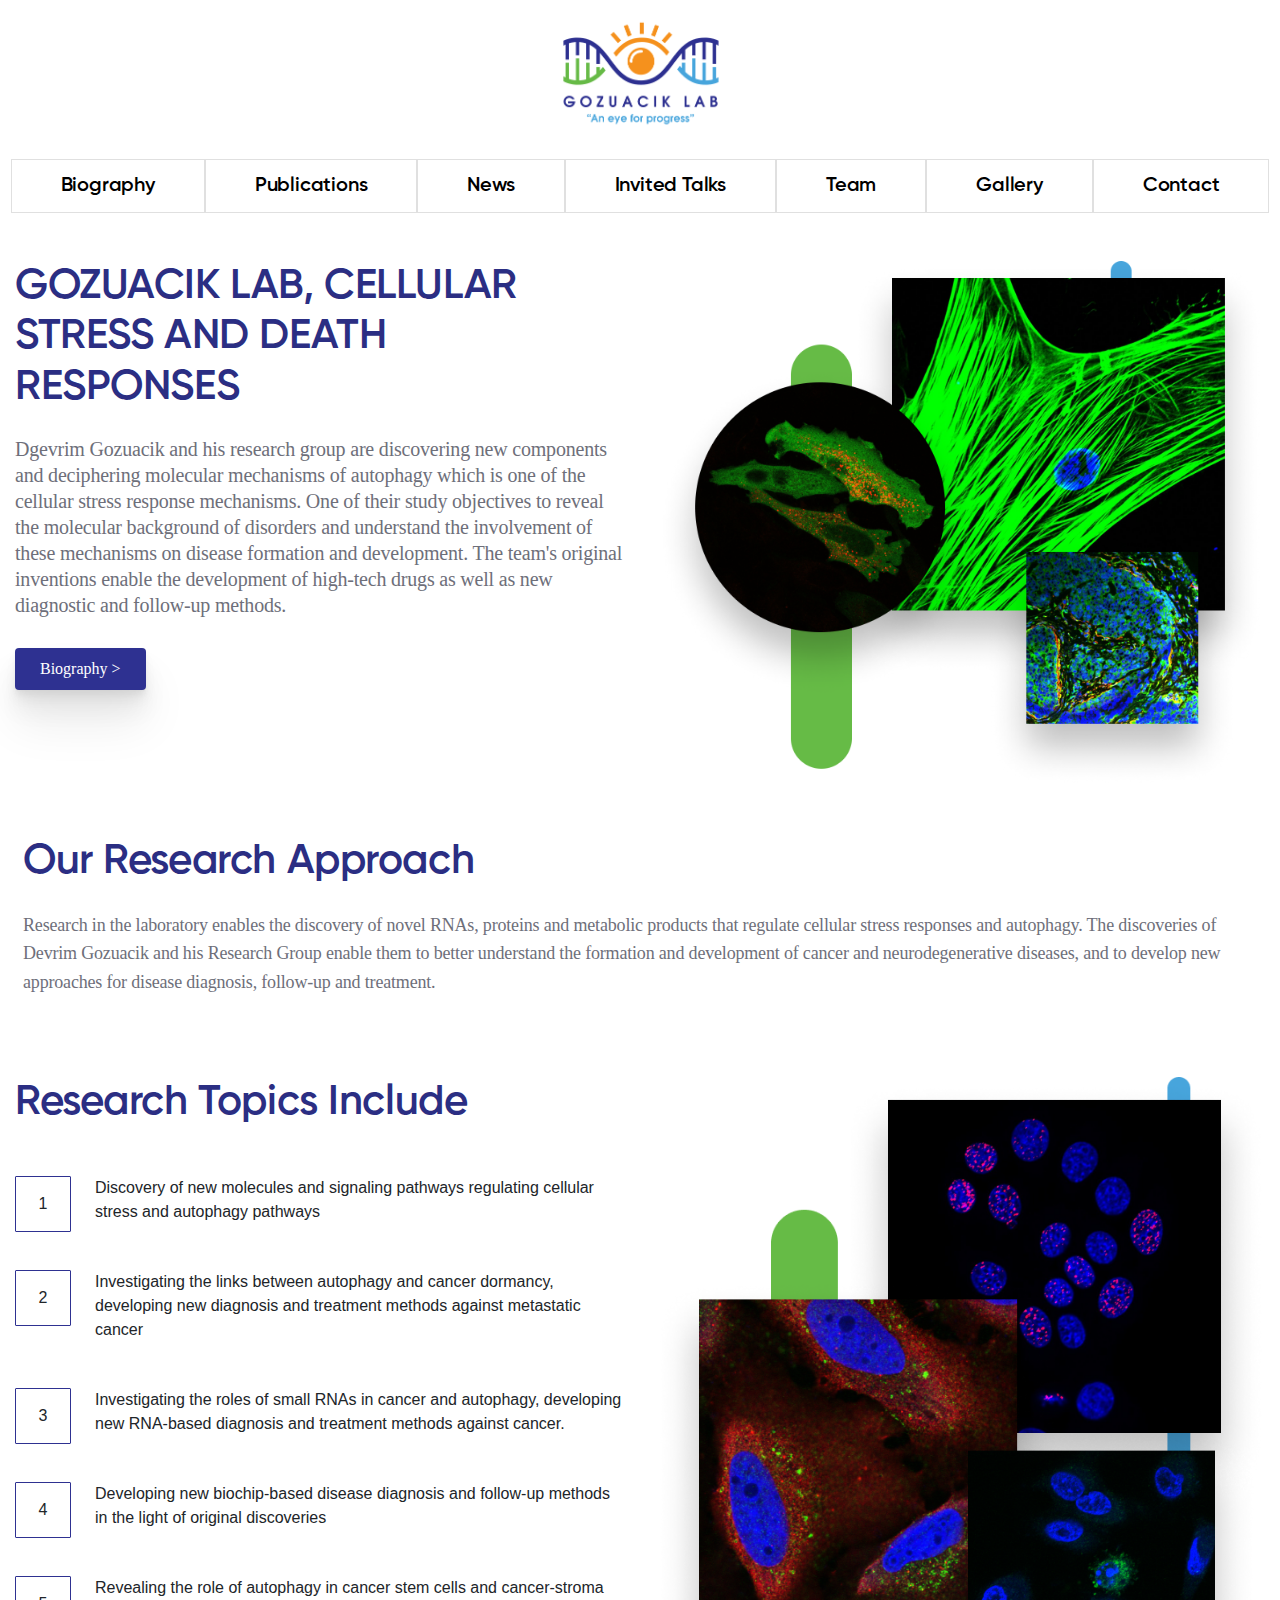
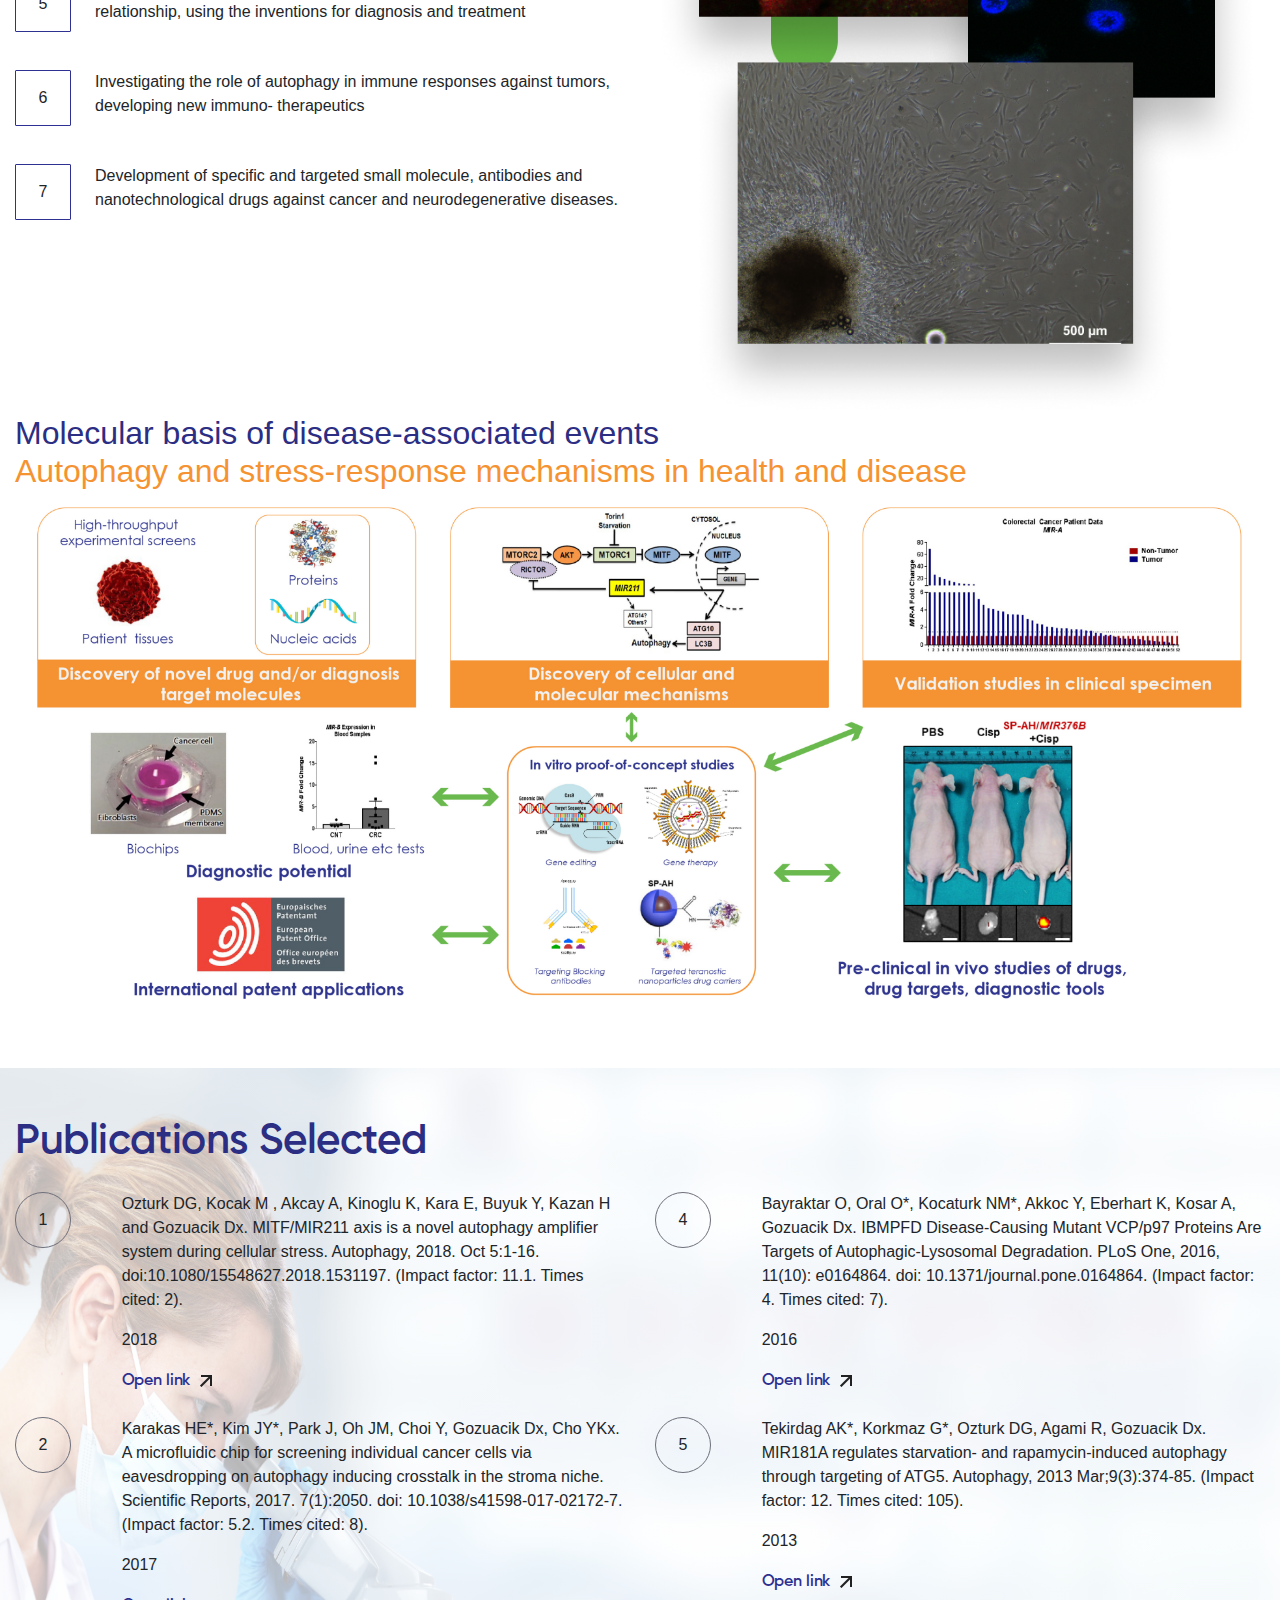
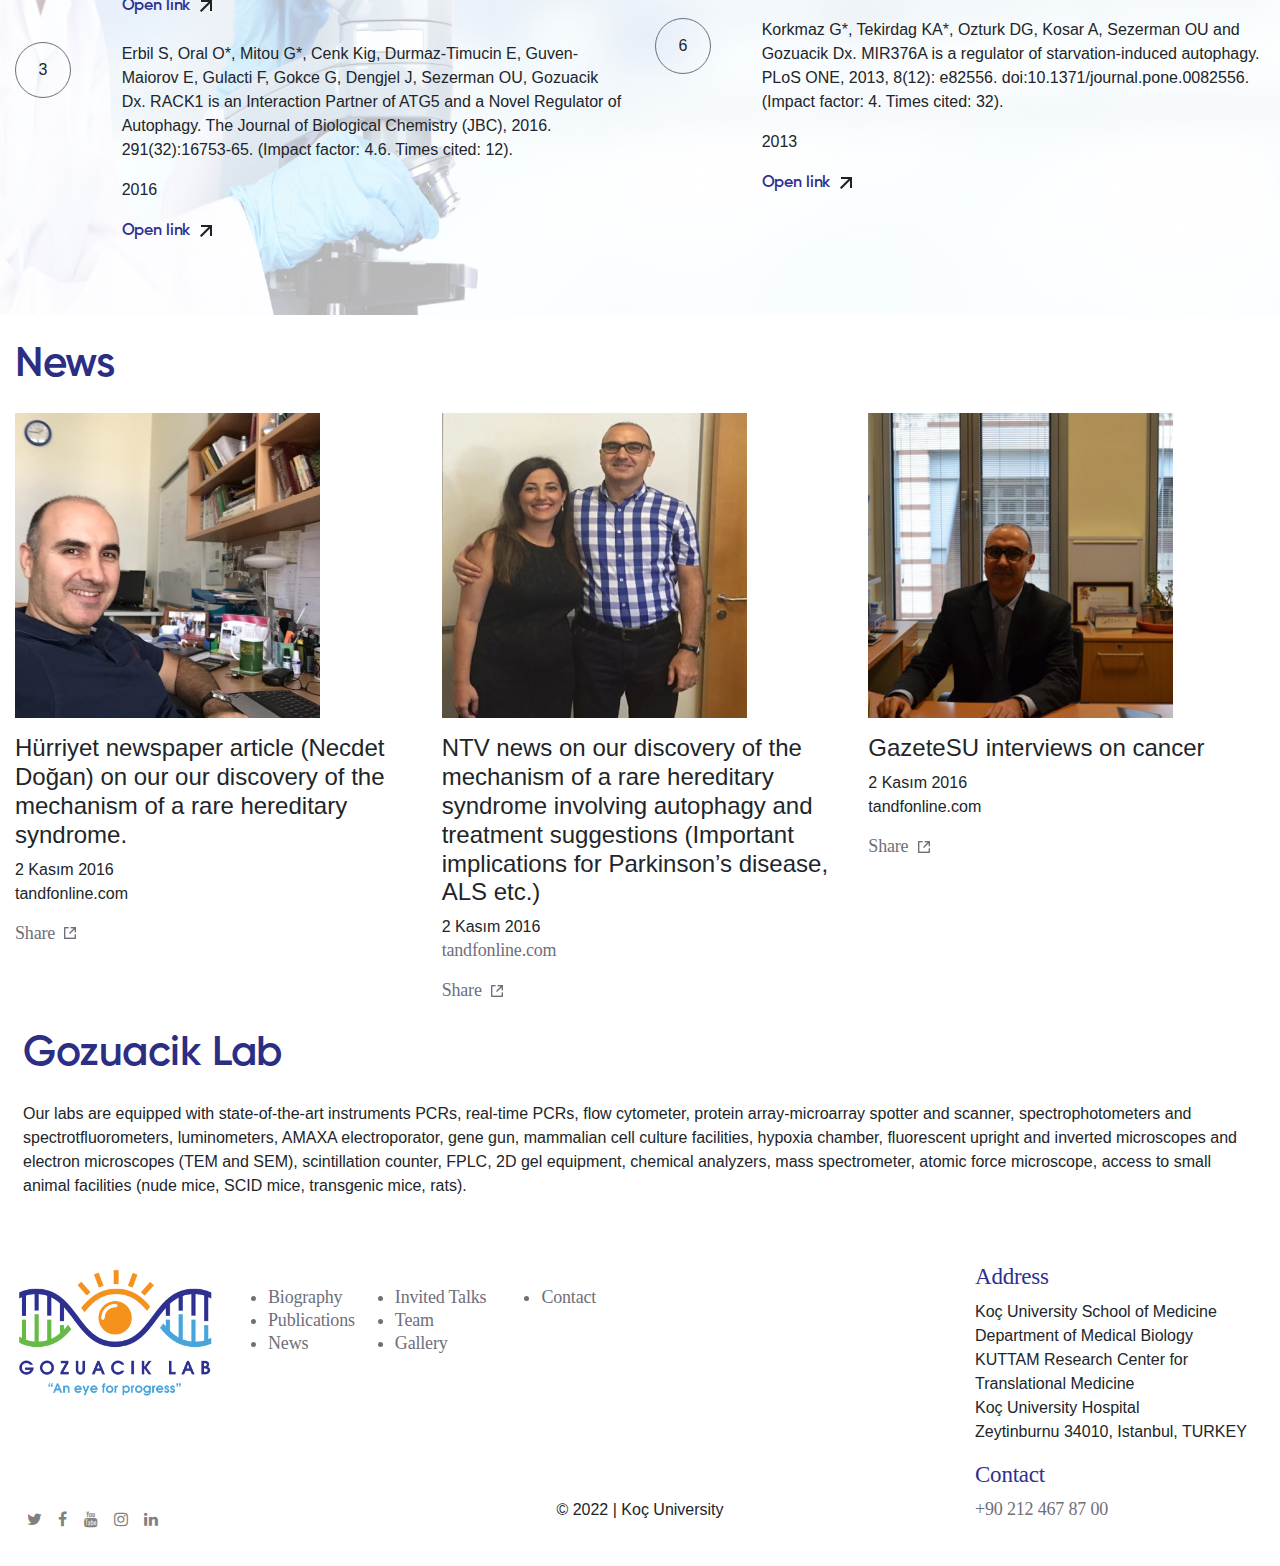
==== index.html @ 10b10fd9 "pub" ====
<!DOCTYPE html>
<html lang="en">
  <head>
    <meta charset="UTF-8">
    <meta http-equiv="X-UA-Compatible" content="IE=edge">
    <meta name="viewport" content="width=device-width, initial-scale=1.0">
    <link rel="stylesheet" href="https://stackpath.bootstrapcdn.com/bootstrap/4.1.3/css/bootstrap.min.css">
    <link rel="stylesheet" href="style.css">
    <script src="https://code.jquery.com/jquery-3.3.1.min.js"></script>
    <script src="https://cdnjs.cloudflare.com/ajax/libs/popper.js/1.14.3/umd/popper.min.js"></script>
    <script src="https://stackpath.bootstrapcdn.com/bootstrap/4.1.3/js/bootstrap.min.js"></script>
    <link rel="stylesheet" href="https://cdnjs.cloudflare.com/ajax/libs/font-awesome/4.7.0/css/font-awesome.css" integrity="sha512-5A8nwdMOWrSz20fDsjczgUidUBR8liPYU+WymTZP1lmY9G6Oc7HlZv156XqnsgNUzTyMefFTcsFH/tnJE/+xBg==" crossorigin="anonymous" referrerpolicy="no-referrer" />
    <title>Devrim Gözüaçık</title>
  </head>
  <section>
    <navbar>
      <div class="text-center">
        <a href="/">
          <img src="images/logo.png" width="184" height="119">
        </a>
      </div>
      <ul class="nav justify-content-center">
        <li class="nav-item">
          <a class="nav-link" href="biography.html">Biography</a>
        </li>
        <li class="nav-item">
          <a class="nav-link" href="publications.html">Publications</a>
        </li>
        <li class="nav-item">
          <a class="nav-link" href="news.html">News</a>
        </li>
        <li class="nav-item">
          <a class="nav-link" href="intived.html">Invited Talks</a>
        </li>
        <li class="nav-item">
          <a class="nav-link" href="team.html">Team</a>
        </li>
        <li class="nav-item">
          <a class="nav-link" href="gallery.html">Gallery</a>
        </li>
        <li class="nav-item">
          <a class="nav-link" href="contact.html">Contact</a>
        </li>
      </ul>
  </section>
  <body class="bg-white">
    <section class="bottom-space" id="one-section">
      <div class="container">
        <div class="row pt-5">
          <div class="col-md-6 col-xs-12 order-xs-last">
            <h1 class="title"> GOZUACIK LAB, CELLULAR <br> STRESS AND DEATH <br>RESPONSES </h1>
            <p class="desc"> Dgevrim Gozuacik and his research group are discovering new components and deciphering molecular
              mechanisms of autophagy which is one of the cellular stress response mechanisms.
              One of their study objectives to reveal the molecular background of disorders and understand the
              involvement of these mechanisms on disease formation and development.
              The team&#39;s original inventions enable the development of high-tech drugs as well as new diagnostic and
              follow-up methods.</p>
    
            <a href="/biography.html">
              <button type="button" class="btn blue-button">Biography ></button>
            </a>
          </div>
          <div class="col-md-6 col-xs-12 order-xs-first ">
            <img src="images/home-one.png" width="100%" height="100%">
          </div>
        </div>
    </section>
    <section id="our-research" class="pt-4">
      <div class="container">
        <div class="row ml-2 mr-2">
          <h4 class="title"> Our Research Approach </h4>
          <p class="our-research-desc"> Research in the laboratory enables the discovery of novel RNAs, proteins and metabolic products that
            regulate cellular stress responses and autophagy. The discoveries of Devrim Gozuacik and his Research
            Group enable them to better understand the formation and development of cancer and
            neurodegenerative diseases, and to develop new approaches for disease diagnosis, follow-up and
            treatment.</p>
        </div>
      </div>
    </section>
    <section style="padding-top:64px;" id="one-section">
      <div class="container">
        <div class="row">
          <div class="col-md-6 col-xs-12">
            <h1 class="title" style="padding-bottom:25px;"> Research Topics Include</h1>
            <div style="padding-bottom:30px;">
              <span class="number-box" style="float:left;margin-right:24px;">1</span>
              <p>Discovery of new molecules and signaling pathways regulating cellular stress and autophagy pathways</p>
            </div>
            <div style="padding-bottom:30px;">
              <span class="number-box" style="float:left;margin-right:24px;">2</span>
              <p>Investigating the links between autophagy and cancer dormancy, developing new diagnosis and
                treatment methods against metastatic cancer</p>
            </div>
            <div style="padding-bottom:30px;">
              <span class="number-box" style="float:left;margin-right:24px;">3</span>
              <p>Investigating the roles of small RNAs in cancer and autophagy, developing new RNA-based diagnosis
                and treatment methods against cancer.</p>
            </div>
            <div style="padding-bottom:30px;">
              <span class="number-box" style="float:left;margin-right:24px;">4</span>
              <p>Developing new biochip-based disease diagnosis and follow-up methods in the light of original
                discoveries</p>
            </div>
            <div style="padding-bottom:30px;">
              <span class="number-box" style="float:left;margin-right:24px;">5</span>
              <p>Revealing the role of autophagy in cancer stem cells and cancer-stroma relationship, using the
                inventions for diagnosis and treatment</p>
            </div>
            <div style="padding-bottom:30px;">
              <span class="number-box" style="float:left;margin-right:24px;">6</span>
              <p>Investigating the role of autophagy in immune responses against tumors, developing new immuno-
                therapeutics</p>
            </div>
            <div style="padding-bottom:30px;">
              <span class="number-box" style="float:left;margin-right:24px;">7</span>
              <p>Development of specific and targeted small molecule, antibodies and nanotechnological drugs against
                cancer and neurodegenerative diseases.</p>
            </div>
          </div>
          <div class="col-md-6 col-xs-12">
            <img src="images/research-topics.png" width="100%" height="100%">
          </div>
        </div>
    </section>
    <section class="bottom-space">
      <div class="container">
        <div class="row">
          <div class="col-md-12">
            <h2>
              <span style="color:#2B2E83;">Molecular basis of disease-associated events</span>
              <br>
              <span style="color:#F59332;">Autophagy and stress-response mechanisms in health and disease</span>
            </h2>
          </div>
          <div class="col-md-12">
            <img src="images/molecular.jpg" width="100%" height="100%">
          </div>
        </div>
      </div>
    </section>
    <section class="background-img mt-5">
      <div class="container">
        <div class="row">
          <div class="col-md-12">
            <h4 style="padding-bottom:18px!important;">
              <span class="title" >Publications Selected</span>
            </h4>
          </div>
          <div class="col-md-6">
            <div class="bottom-space">
              <div class="row">
                <div class="col-md-2">
                  <span class="number-box-oval" style="float:left;margin-right:24px;">1</span>
                </div>
                <div class="col-md-10">
                  <p>Ozturk DG, Kocak M , Akcay A, Kinoglu K, Kara E, Buyuk Y, Kazan H and Gozuacik Dx. MITF/MIR211 axis is a novel autophagy amplifier system during cellular stress. Autophagy, 2018. Oct 5:1-16. doi:10.1080/15548627.2018.1531197. (Impact factor: 11.1. Times cited: 2).</p>
                  <p>2018</p>
                  <a href="https://www.tandfonline.com/doi/full/10.1080/15548627.2018.1531197" class="nounder-line-a">Open link <img src="images/up-link.png">
                  </a>
                </div>
              </div>
            </div>
            <div class="bottom-space">
              <div class="row">
                <div class="col-md-2">
                  <span class="number-box-oval" style="float:left;margin-right:24px;">2</span>
                </div>
                <div class="col-md-10">
                  <p>Karakas HE*, Kim JY*, Park  J, Oh JM, Choi Y, Gozuacik Dx, Cho YKx. A microfluidic chip for screening individual cancer cells via eavesdropping on autophagy inducing crosstalk in the stroma niche. Scientific Reports, 2017. 7(1):2050. doi: 10.1038/s41598-017-02172-7. (Impact factor: 5.2. Times cited: 8).</p>
                  <p>2017</p>
                  <a href="http://www.nature.com/articles/s41598-017-02172-7" class="nounder-line-a">Open link <img src="images/up-link.png">
                  </a>
                </div>
              </div>
            </div>
            <div class="bottom-space">
              <div class="row">
                <div class="col-md-2">
                  <span class="number-box-oval" style="float:left;margin-right:24px;">3</span>
                </div>
                <div class="col-md-10">
                  <p>Erbil S, Oral O*, Mitou G*, Cenk Kig, Durmaz-Timucin E, Guven-Maiorov E, Gulacti F, Gokce G, Dengjel J, Sezerman OU, Gozuacik Dx. RACK1 is an Interaction Partner of ATG5 and a Novel Regulator of Autophagy. The Journal of Biological Chemistry (JBC), 2016. 291(32):16753-65. (Impact factor: 4.6. Times cited: 12).</p>
                  <p>2016</p>
                  <a href="http://www.jbc.org/content/291/32/16753.long" class="nounder-line-a">Open link <img src="images/up-link.png">
                  </a>
                </div>
              </div>
            </div>
          </div>
          <div class="col-md-6">
            <div class="bottom-space">
              <div class="row">
                <div class="col-md-2">
                  <span class="number-box-oval" style="float:left;margin-right:24px;">4</span>
                </div>
                <div class="col-md-10">
                  <p>Bayraktar O, Oral O*, Kocaturk NM*, Akkoc Y, Eberhart K, Kosar A, Gozuacik Dx. IBMPFD Disease-Causing Mutant VCP/p97 Proteins Are Targets of Autophagic-Lysosomal Degradation. PLoS One, 2016, 11(10): e0164864. doi: 10.1371/journal.pone.0164864. (Impact factor: 4. Times cited: 7).</p>
                  <p>2016</p>
                  <a href="http://journals.plos.org/plosone/article?id=10.1371/journal.pone.0164864" class="nounder-line-a">Open link <img src="images/up-link.png">
                  </a>
                </div>
              </div>
            </div>
            <div class="bottom-space">
              <div class="row">
                <div class="col-md-2">
                  <span class="number-box-oval" style="float:left;margin-right:24px;">5</span>
                </div>
                <div class="col-md-10">
                  <p>Tekirdag AK*, Korkmaz G*, Ozturk DG, Agami R, Gozuacik Dx. MIR181A regulates starvation- and rapamycin-induced autophagy through targeting of ATG5. Autophagy, 2013 Mar;9(3):374-85. (Impact factor: 12. Times cited: 105).</p>
                  <p>2013</p>
                  <a href="https://www.ncbi.nlm.nih.gov/pmc/articles/PMC3590257/" class="nounder-line-a">Open link <img src="images/up-link.png">
                  </a>
                </div>
              </div>
            </div>
            <div class="bottom-space">
              <div class="row">
                <div class="col-md-2">
                  <span class="number-box-oval" style="float:left;margin-right:24px;">6</span>
                </div>
                <div class="col-md-10">
                  <p>Korkmaz G*, Tekirdag KA*, Ozturk DG, Kosar A, Sezerman OU and Gozuacik Dx. MIR376A is a regulator of starvation-induced autophagy. PLoS ONE, 2013, 8(12): e82556. doi:10.1371/journal.pone.0082556. (Impact factor: 4. Times cited: 32).</p>
                  <p>2013</p>
                  <a href="http://www.plosone.org/article/fetchObject.action?uri=info%3Adoi%2F10.1371%2Fjournal.pone.0082556&representation=PDF" class="nounder-line-a">Open link <img src="images/up-link.png">
                  </a>
                </div>
              </div>
            </div>
          </div>
        </div>
      </div>
    </section>
    <section class="pt-4 bottom-space">
      <div class="container">
        <h2 class="title">News</h2>
        <div class="row">
          <div class="col-md-4 col-xs-12">
            <img src="images/news1.png" width="305" height="305">
            <h4 class="pt-3">Hürriyet newspaper article (Necdet Doğan) on our our discovery of the mechanism of a rare hereditary syndrome.</h4>
            <p>2 Kasım 2016 <br> tandfonline.com </p>
            <a href="#">Share <img src="images/share.png">
            </a>
          </div>
          <div class="col-md-4 col-xs-12">
            <img src="images/news2.png" width="305" height="305">
            <h4 class="pt-3">NTV news on our discovery of the mechanism of a rare hereditary syndrome involving autophagy and treatment suggestions (Important implications for Parkinson’s disease, ALS etc.)</h4>
            <p>2 Kasım 2016 <br>
              <a href="https://tandfonline.com">tandfonline.com</a>
            </p>
            <a href="#">Share <img src="images/share.png">
            </a>
          </div>
          <div class="col-md-4 col-xs-12">
            <img src="images/news3.png" width="305" height="305">
            <h4 class="pt-3">GazeteSU interviews on cancer</h4>
            <p>2 Kasım 2016 <br> tandfonline.com </p>
            <a href="#">Share <img src="images/share.png">
            </a>
          </div>
        </div>
      </div>
    </section>
    <section class="bottom-space">
      <div class="container">
        <div class="row ml-2 mr-2">
          <h2 class="title">Gozuacik Lab</h2>
          <p> Our labs are equipped with state-of-the-art instruments PCRs, real-time PCRs, flow cytometer, protein array-microarray spotter and scanner, spectrophotometers and spectrotfluorometers, luminometers, AMAXA electroporator, gene gun, mammalian cell culture facilities, hypoxia chamber, fluorescent upright and inverted microscopes and electron microscopes (TEM and SEM), scintillation counter, FPLC, 2D gel equipment, chemical analyzers, mass spectrometer, atomic force microscope, access to small animal facilities (nude mice, SCID mice, transgenic mice, rats). </p>
        </div>
      </div>
    </section>
  </body>
  <footer id="footer" class="mt-5">
    <div id="footer-content" class="section">
      <div class="container">
        <div class="row">
          <div class="col-xs-12">
            <a id="footer-logo" href="{{ url('/') }}" title="yztd">
              <img src="images/logo.png">
            </a>
          </div>
          <div class="col-xs-12">
            <ul class="ligray pt-4">
              <li>
                <a href="#!">Biography</a>
              </li>
              <li>
                <a href="#!">Publications</a>
              </li>
              <li>
                <a href="#!">News</a>
              </li>
            </ul>
          </div>
          <div class="col-xs-12">
            <ul class="ligray pt-4">
              <li>
                <a href="#!">Invited Talks</a>
              </li>
              <li>
                <a href="#!">Team</a>
              </li>
              <li>
                <a href="#!">Gallery</a>
              </li>
            </ul>
          </div>
          <div class="col">
            <ul class="ligray pt-4">
              <li>Contact</li>
            </ul>
          </div>
          <div class="col-md-1"></div>
          <div class="col-md-3">
            <h6 class="genpri">Address</h6>
            <p class="footer-desc"> Koç University School of Medicine <br> Department of Medical Biology <br> KUTTAM Research Center for Translational Medicine <br> Koç University Hospital <br> Zeytinburnu 34010, Istanbul, TURKEY </p>
            <h6 class="genpri">Contact</h6>
          </div>
          <div class="container mb-4">
            <div class="row">
              <div class="col">
                <ul class="social-links">
                  <li>
                    <a href="https://twitter.com/" target="_blank">
                      <i class="fa fa-twitter"></i>
                    </a>
                  </li>
                  <li>
                    <a href="https://www.facebook.com/" target="_blank">
                      <i class="fa fa-facebook"></i>
                    </a>
                  </li>
                  <li>
                    <a href="https://www.youtube.com/" target="_blank">
                      <i class="fa fa-youtube"></i>
                    </a>
                  </li>
                  <li>
                    <a href="https://www.instagram.com//" target="_blank">
                      <i class="fa fa-instagram"></i>
                    </a>
                  </li>
                  <li>
                    <a href="https://www.linkedin.com/" target="_blank">
                      <i class="fa fa-linkedin"></i>
                    </a>
                  </li>
                </ul>
              </div>
              <div class="col-md-6" style="text-align:center;">&copy; 2022 | Koç University</div>
              <div class="col">
                <a href="tel:+90 212 467 87 00" class="footer-desc">+90 212 467 87 00</a>
              </div>
            </div>
          </div>
        </div>
      </div>
    </div>
  </footer>
</html>
---- style.css ----
@font-face {
  font-family:Gilroy-Semibold;
  src: url('font/Gilroy-Semibold.otf');
}
@font-face {
  font-family:Gilroy-Light;
  src: url('font/Gilroy-Light.otf');
}

.tab-title{
  font-family: Gilroy;
  font-size: 29px;
  font-weight: 500;
  line-height: 38px;
  letter-spacing: -0.01em;
  text-align: left;
  color:#2B2E83;
  
}
 .nav-link{
      border: 1px solid #E0E0E0;
    color: black;
    font-weight: 600;
    font-size: 20px;
    line-height: 26px;
    font-family:Gilroy-Semibold;
    padding: 13px 49px 13px 49px;
    }


    .text-center{
      padding-bottom:24px;
      padding-top: 16px;
    }

.title{
  font-family: 'Gilroy-Semibold';
  font-style: normal;
  font-weight: 600;
  font-size: 42px;
  letter-spacing: -0.01em;
  margin-bottom:24px;
  color: #2B2E83;
  
}

.team-title{
  font-family: 'Gilroy-Light';
      font-size: 96px;
      font-weight: 600;
      line-height: 125px;
      letter-spacing: -0.01em;
      text-align: left;
      color:#2B2E83;
      
}

.team-detail-title{
  left: 362px;
top: 0px;
border-radius: 0px;
}

.team-desc{
  font-family: 'Gilroy-Light';
  height: auto;
width: 974px;
left: 362px;
color:#6E6F7A;
top: 0px;
font-size:20px;
font-weight: 700;
border-radius: 0px;
padding: 24px;

}
.ligray > li,a{
  color:#6E6F7A;
font-family: Gilroy;
font-size: 18px;
font-weight: 500;
line-height: 23px;
letter-spacing: -0.01em;

}

#footer .social-links li {
  display: inline-block;
  margin-left: 12px;
  color:gray;
}
.social-links{
  padding:0px;
  margin: 0px auto;
}
#footer .social-links li a {
  position: relative;
  display: contents;
  width: 44px;
  height: 44px;
  text-align: center;
  font-size: 16px;
  line-height: 44px;
  border-radius: 100%;
  color: gray;
}
#footer .social-links li a:hover {
  background-color: #ffffff;
  color: #1e1666;
}

.nounder-line-a{
  font-family: 'Gilroy-Semibold';
  color:#2E3191;
font-style: normal;
font-weight: 600;
font-size: 16px;  
}
.under-line-a{
  color:#2E3191;
  text-decoration: underline;
}
#footer #footer-logo img {
  display: block;
  width: 100%;
  height: auto;
  margin-bottom: 0;
}
#footer #footer-logo {
  display: inline-block;
  width: 228px;
  margin-bottom: 24px;
  cursor: pointer;
}


.mt-70{
  margin-top: 70px;
}

.mb-70{
  margin-bottom: 70px;
}


.card {
 position: relative;
 display: flex;
 flex-direction: column;
 min-width: 0;
 word-wrap: break-word;
 background-color: #fff;
 background-clip: border-box;
 border: 0px!important;
 border-radius: .25rem;
}

.card-body {
 flex: 1 1 auto;
 padding: 1.25rem;
}
.vertical-timeline {
 width: 100%;
 position: relative;
 padding: 1.5rem 0 1rem;
}

.vertical-timeline::before {
 content: '';
 position: absolute;
 top: 0;
 left: 67px;
 height: 100%;
 width: 4px;
 background: #e9ecef;
 border-radius: .25rem;
}

.vertical-timeline-element {
 position: relative;
 margin: 0 0 1rem;
}

.vertical-timeline--animate .vertical-timeline-element-icon.bounce-in {
 visibility: visible;
 animation: cd-bounce-1 .8s;
}
.vertical-timeline-element-icon {
 position: absolute;
 top: 0;
 left: 60px;
}

.vertical-timeline-element-icon .badge-dot-xl {
 box-shadow: 0 0 0 5px #fff;
}

.badge-dot-xl {
 width: 18px;
 height: 18px;
 position: relative;
}
.badge:empty {
 display: none;
}


.badge-warning{
  background-color:#2E3191;
  border-radius: 10px;
  
}


.vertical-timeline-element-content {
 position: relative;
 margin-left: 90px;
 font-size: .8rem;
}

.vertical-timeline-element-content .timeline-title {
 font-size: .8rem;
 text-transform: uppercase;
 margin: 0 0 .5rem;
 padding: 2px 0 0;
 font-weight: bold;
}
.pr{
  padding-left:10%;
  
}

.vertical-timeline-element-content .vertical-timeline-element-date {
 display: block;
 position: absolute;
 top: 0;
 padding-right: 10px;
 text-align: right;
 color: black;
 font-style: normal;
font-weight: 600;
font-size: 18px;
 white-space: nowrap;
}

.vertical-timeline-element-content:after {
 content: "";
 display: table;
 clear: both;
}
.form-control{
  border: none !important;
border-bottom: 2px solid black !important;
}
.blue-button{
  display: flex;
  flex-direction: row;
  justify-content: center;
  margin-top:30px;
  align-items: center;
  padding: 8px 24px;
  color:white;
  background: #2E3191;
  box-shadow: 0px 33px 47px rgba(0, 0, 0, 0.08), 0px 19.4304px 24.5152px rgba(0, 0, 0, 0.057856), 0px 9.9792px 11.5056px rgba(0, 0, 0, 0.044928), 0px 4.0128px 5.0384px rgba(0, 0, 0, 0.035072), 0px 0.8976px 2.1808px rgba(0, 0, 0, 0.022144);
}

.genpri{
  font-family: 'Gilroy';
  font-style: normal;
  font-weight: 500;
  font-size: 23px;
  line-height: 130%;
  /* identical to box height, or 30px */
  
  letter-spacing: -0.01em;
  
  /* Primary */
  
  color: #2E3191;
    
}
.desc{

font-family: 'Gilroy';
font-style: normal;
font-size: 20px;
line-height: 130%;
letter-spacing: -0.01em;
color: #6E6F7A;
}

.desc-in{

  font-family: 'Gilroy';
  font-style: normal;
  font-weight: 500;
  font-size: 19px;
  line-height: 130%;
  letter-spacing: -0.01em;
  color: #2E3191;
  }
  


.our-research-desc{

  font-family: 'Gilroy';
font-style: normal;
font-weight: 500;
font-size: 18px;
line-height: 160%;
/* or 32px */

letter-spacing: -0.01em;

/* Grey 200 */

color: #6E6F7A;

}

@media (min-width: 1200px){

  .container {
      max-width: 1300px;
  }
}


.bottom-space{
  margin-bottom:24px;
}
.number-box-oval{
  box-sizing: border-box;
  display: flex;
  flex-direction: column;
  justify-content: center;
  align-items: center;
  padding: 24px;
  gap: 10px;
  width: 56px;
  height: 56px;          
  border: 1px solid #6E6F7A;
  border-radius: 100%;
  flex: none;
  order: 0;
  flex-grow: 0;
}

  

.number-box{
  box-sizing: border-box;
  display: flex;
  flex-direction: column;
  justify-content: center;
  align-items: center;
  padding: 24px;
  gap: 10px;
  width: 56px;
  height: 56px;          
  border: 1px solid #2E3191;
  border-radius: 1px;
  flex: none;
  order: 0;
  flex-grow: 0;
}

.background-img{
  padding-top: 48px; 
  padding-bottom:48px;
  background-image: linear-gradient(rgba(255,255,255,0.7), rgba(255,255,255,0.7)), url('images/home-background-image.jpeg');
     background-size: 100% 1016px;
  background-repeat: no-repeat;
  
}

.bg-gray{
  background-color:#F7F7F7;
}

.title-gray{
  font-family: 'Gilroy';
font-style: normal;
font-weight: 500;
font-size: 20px;
line-height: 160%;
letter-spacing: -0.01em;
color: #6E6F7A;
}

.about-p{
font-family: 'Gilroy';
font-style: normal;
font-weight: 600;
font-size: 16px;
line-height: 130%;
letter-spacing: -0.01em;
color: #050617;
}
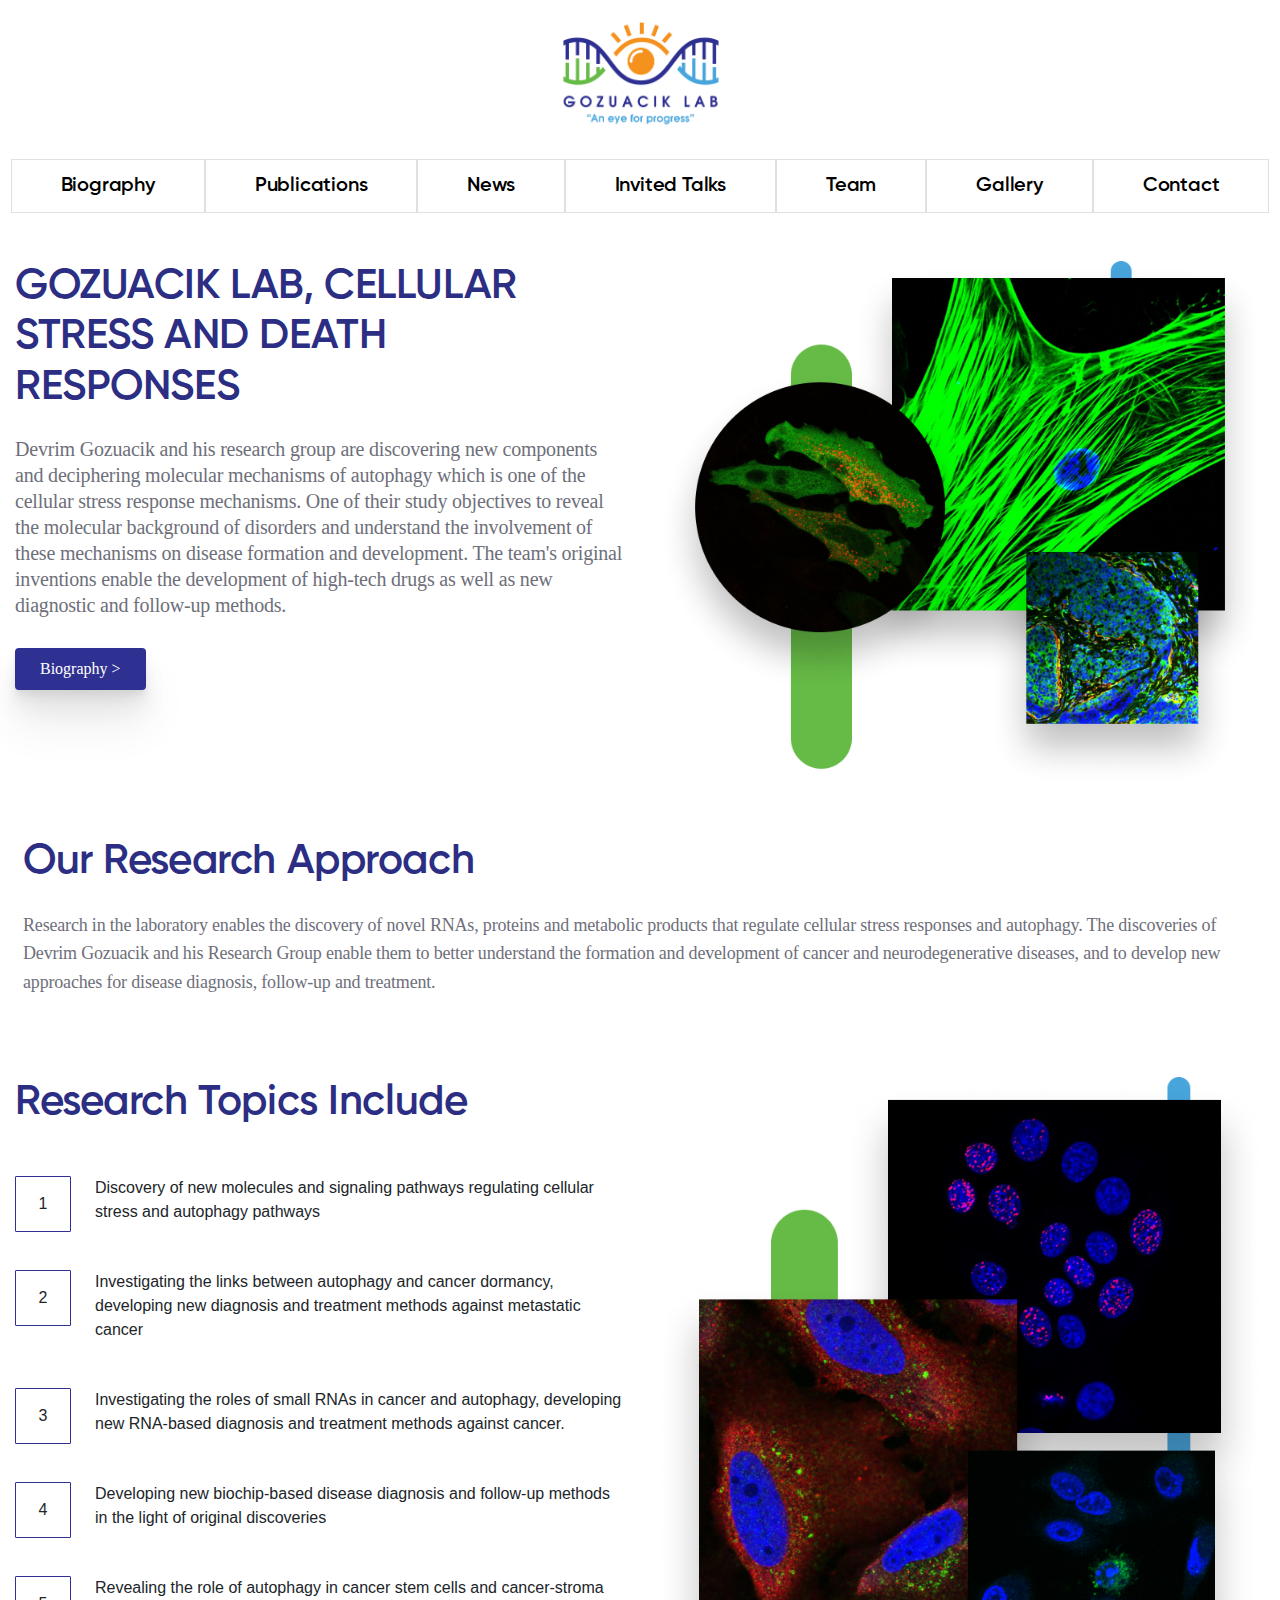
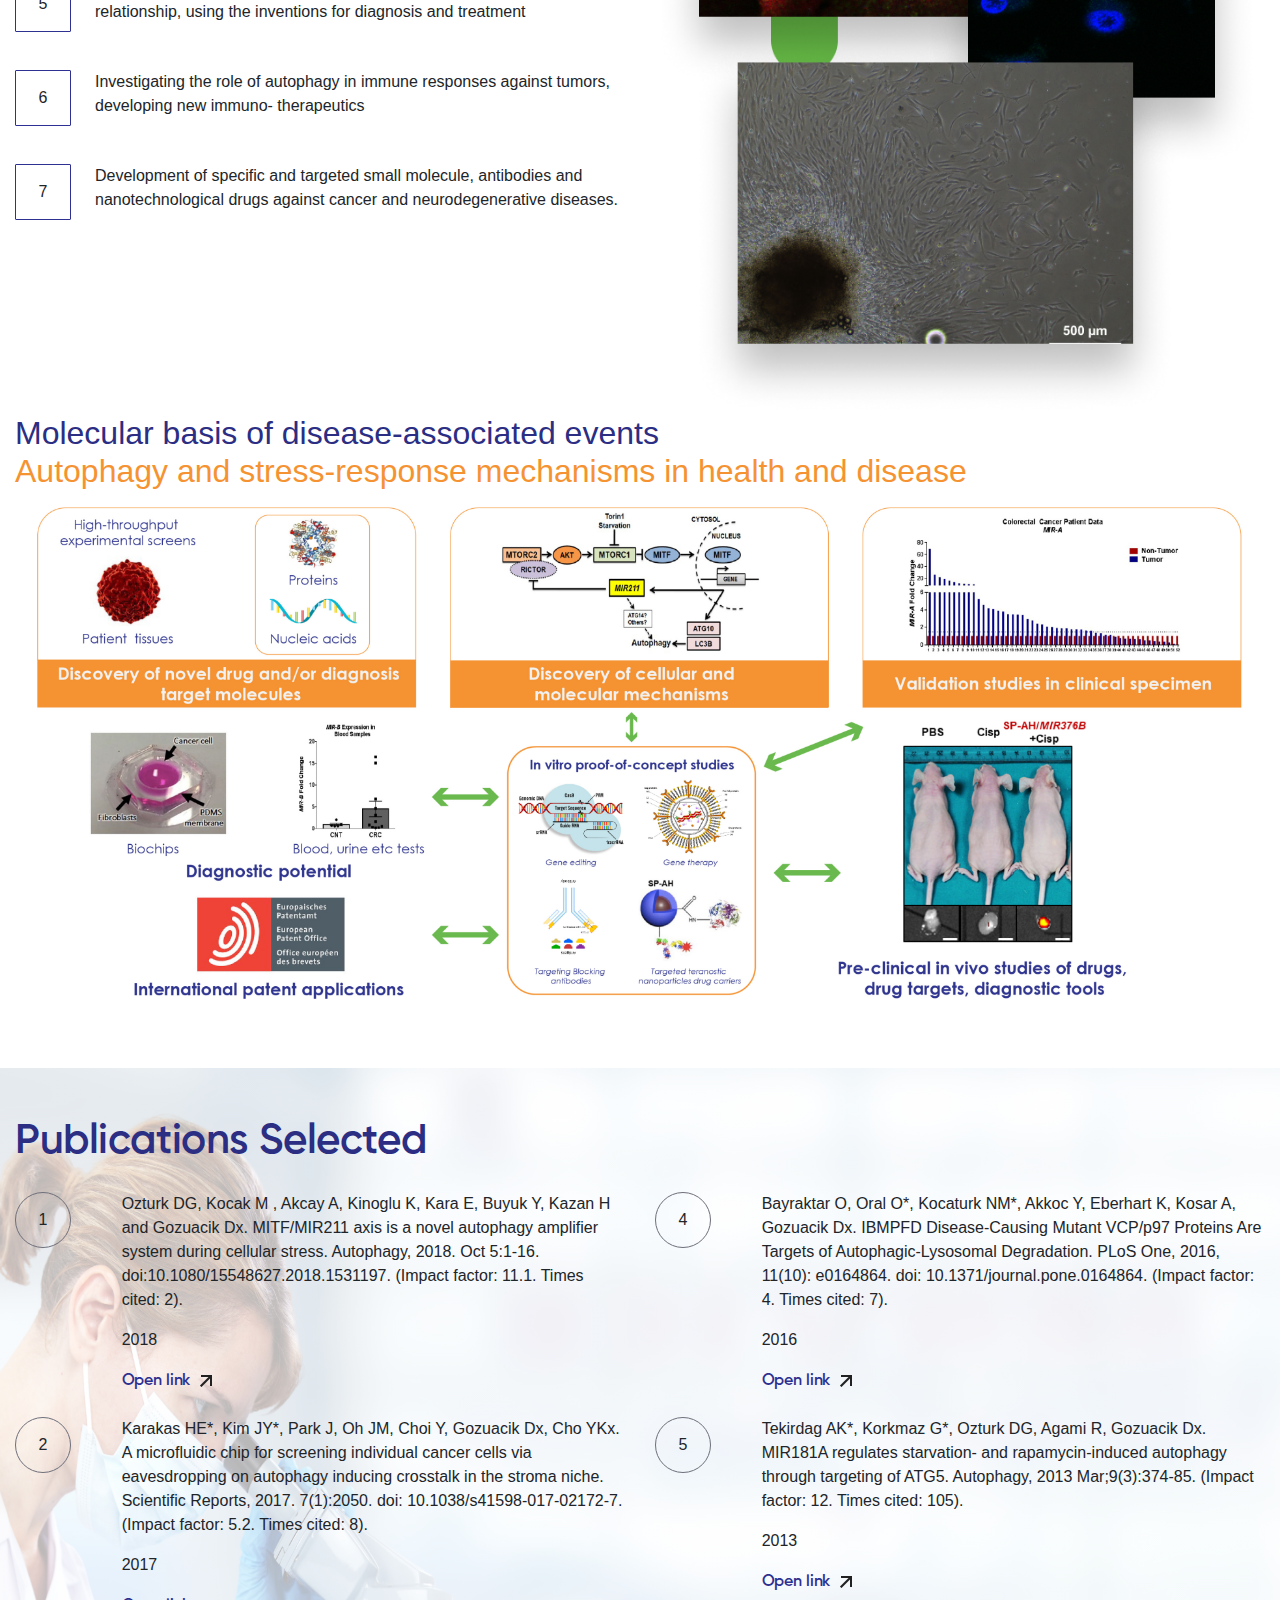
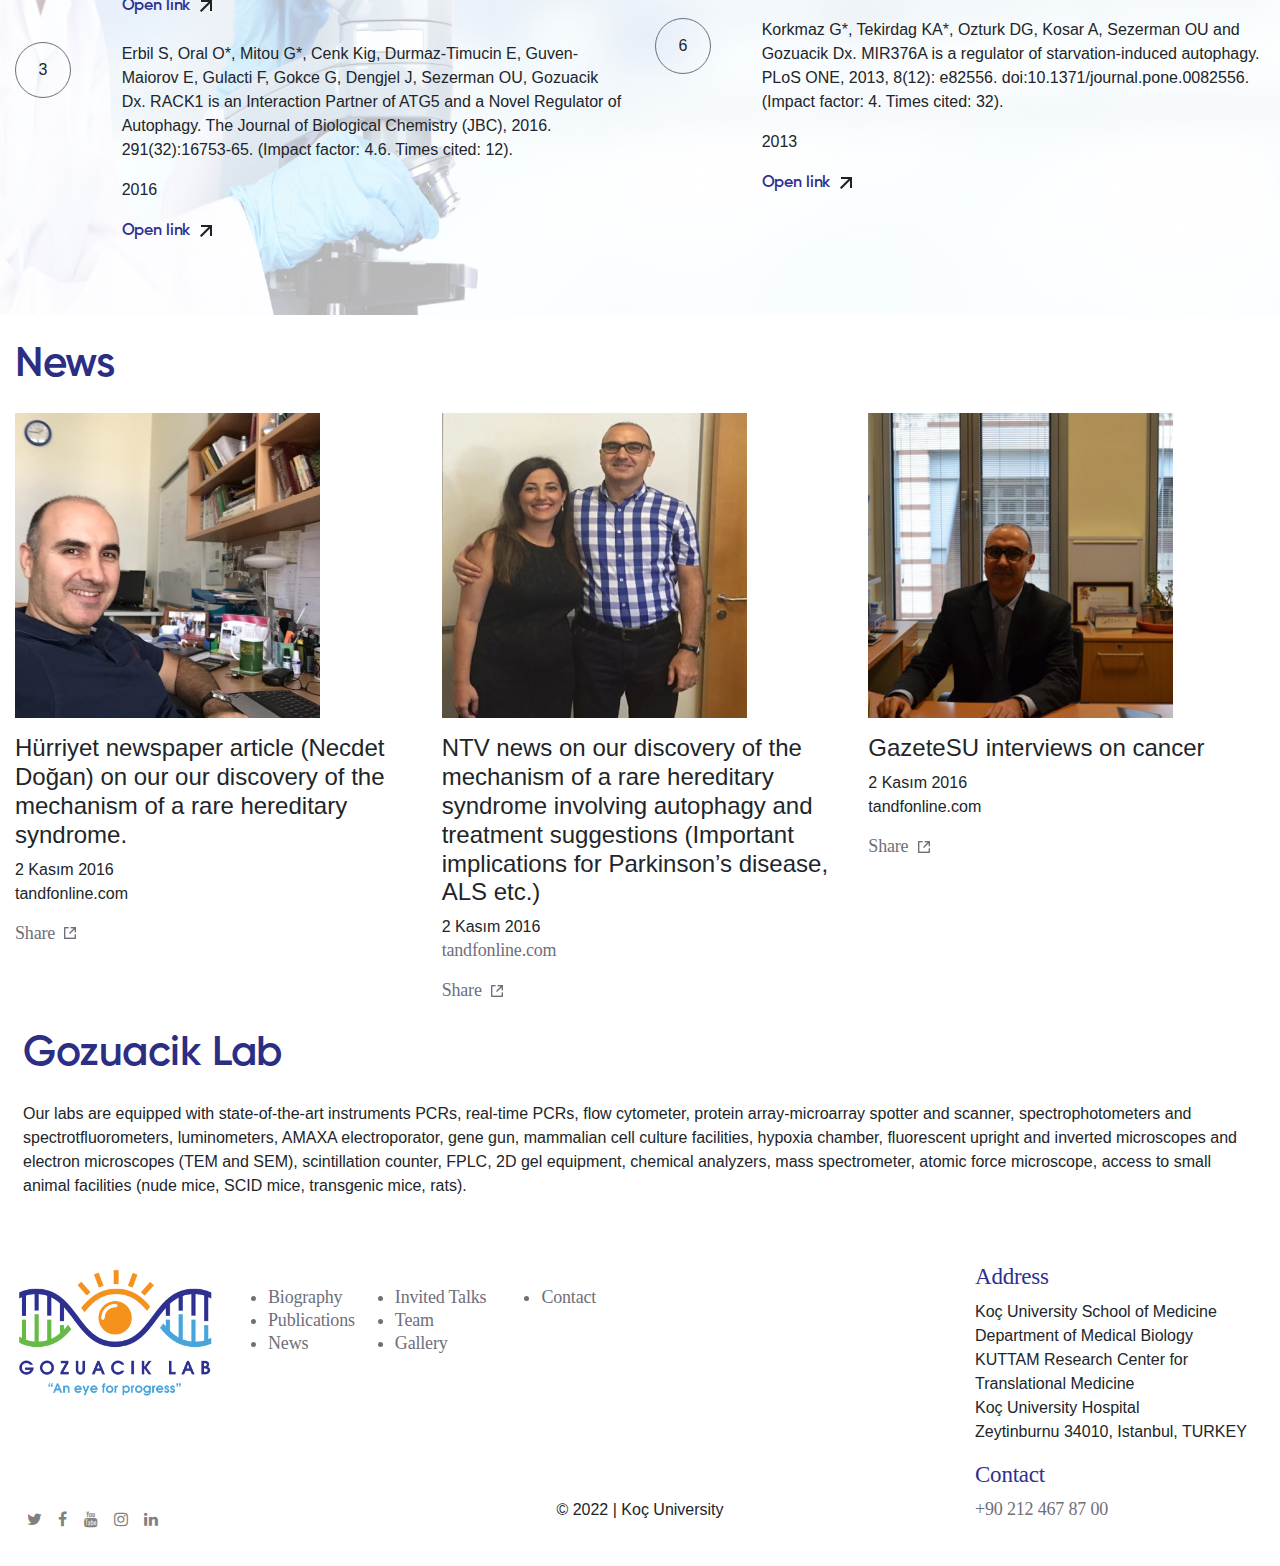
==== commit 4b43cd29: "fix" ====
--- a/index.html
+++ b/index.html
@@ -49,7 +49,7 @@
         <div class="row pt-5">
           <div class="col-md-6 col-xs-12 order-xs-last">
             <h1 class="title"> GOZUACIK LAB, CELLULAR <br> STRESS AND DEATH <br>RESPONSES </h1>
-            <p class="desc"> Dgevrim Gozuacik and his research group are discovering new components and deciphering molecular
+            <p class="desc"> Devrim Gozuacik and his research group are discovering new components and deciphering molecular
               mechanisms of autophagy which is one of the cellular stress response mechanisms.
               One of their study objectives to reveal the molecular background of disorders and understand the
               involvement of these mechanisms on disease formation and development.
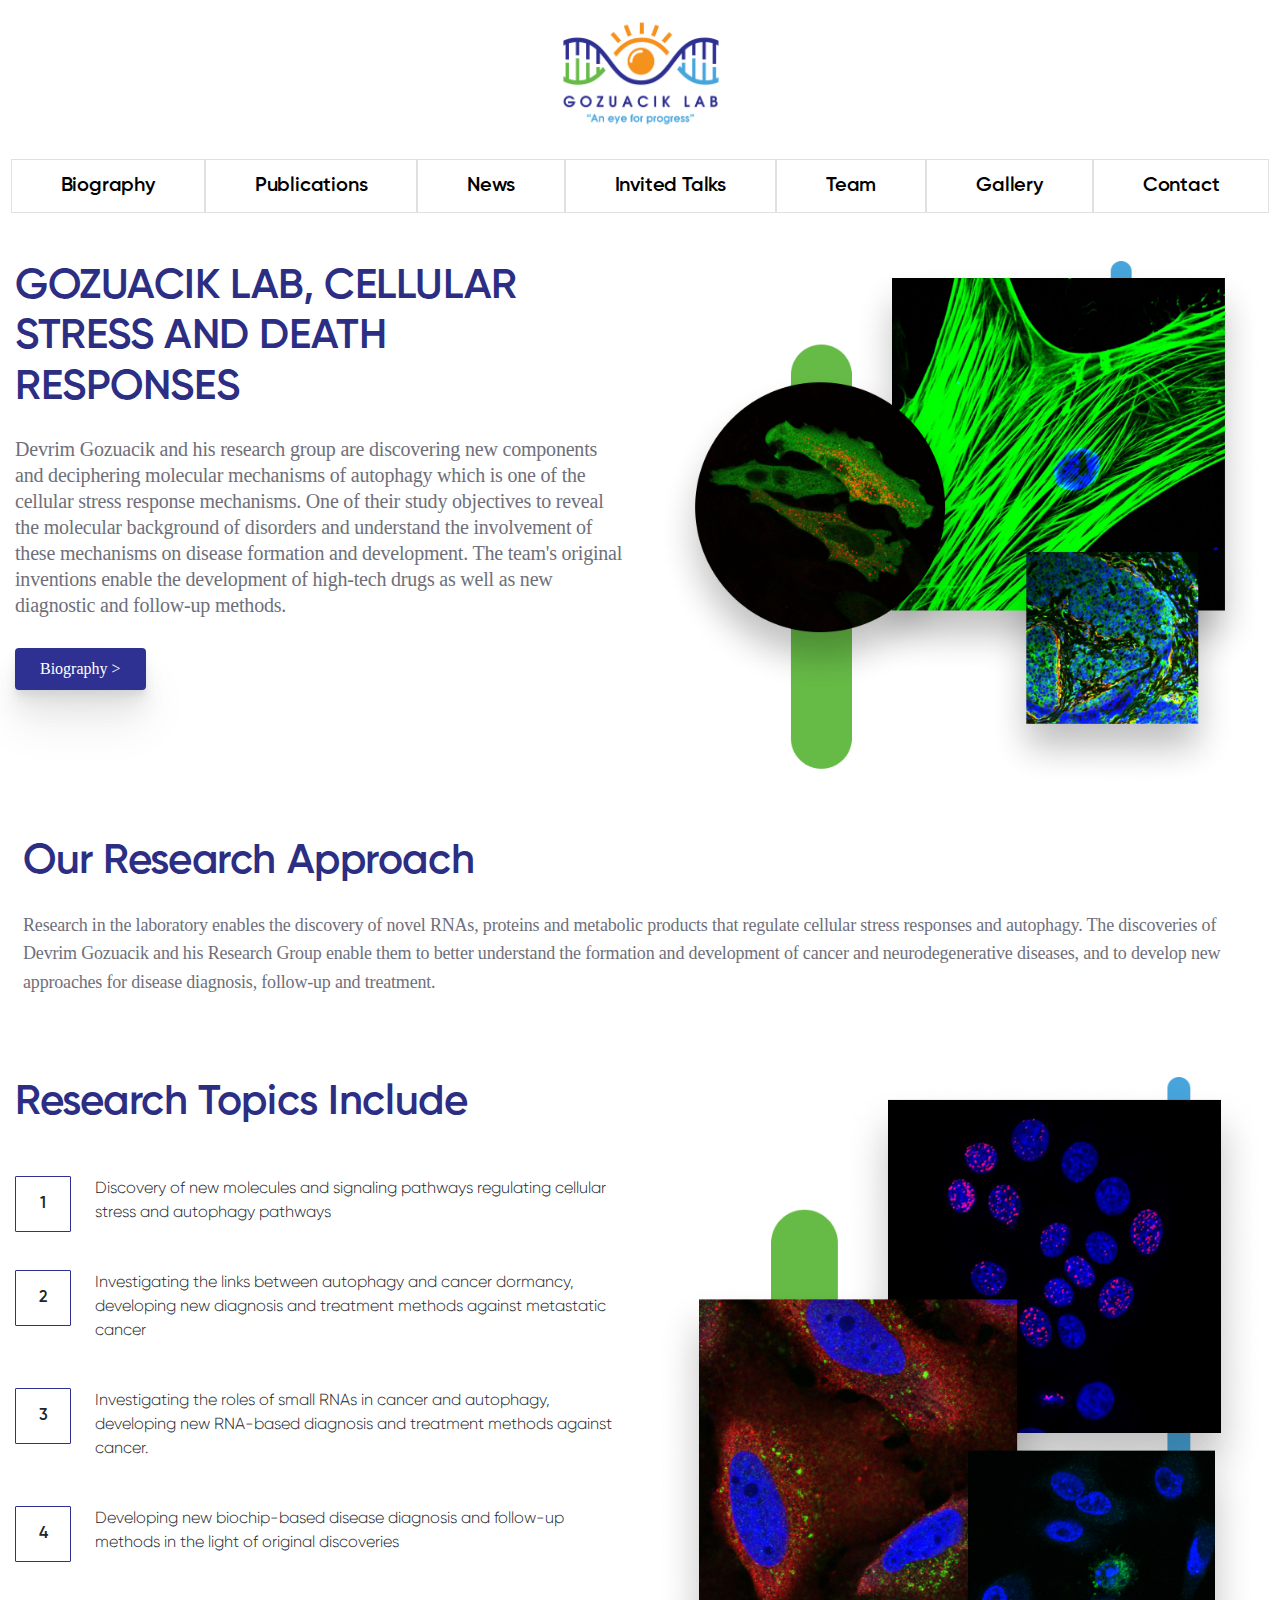
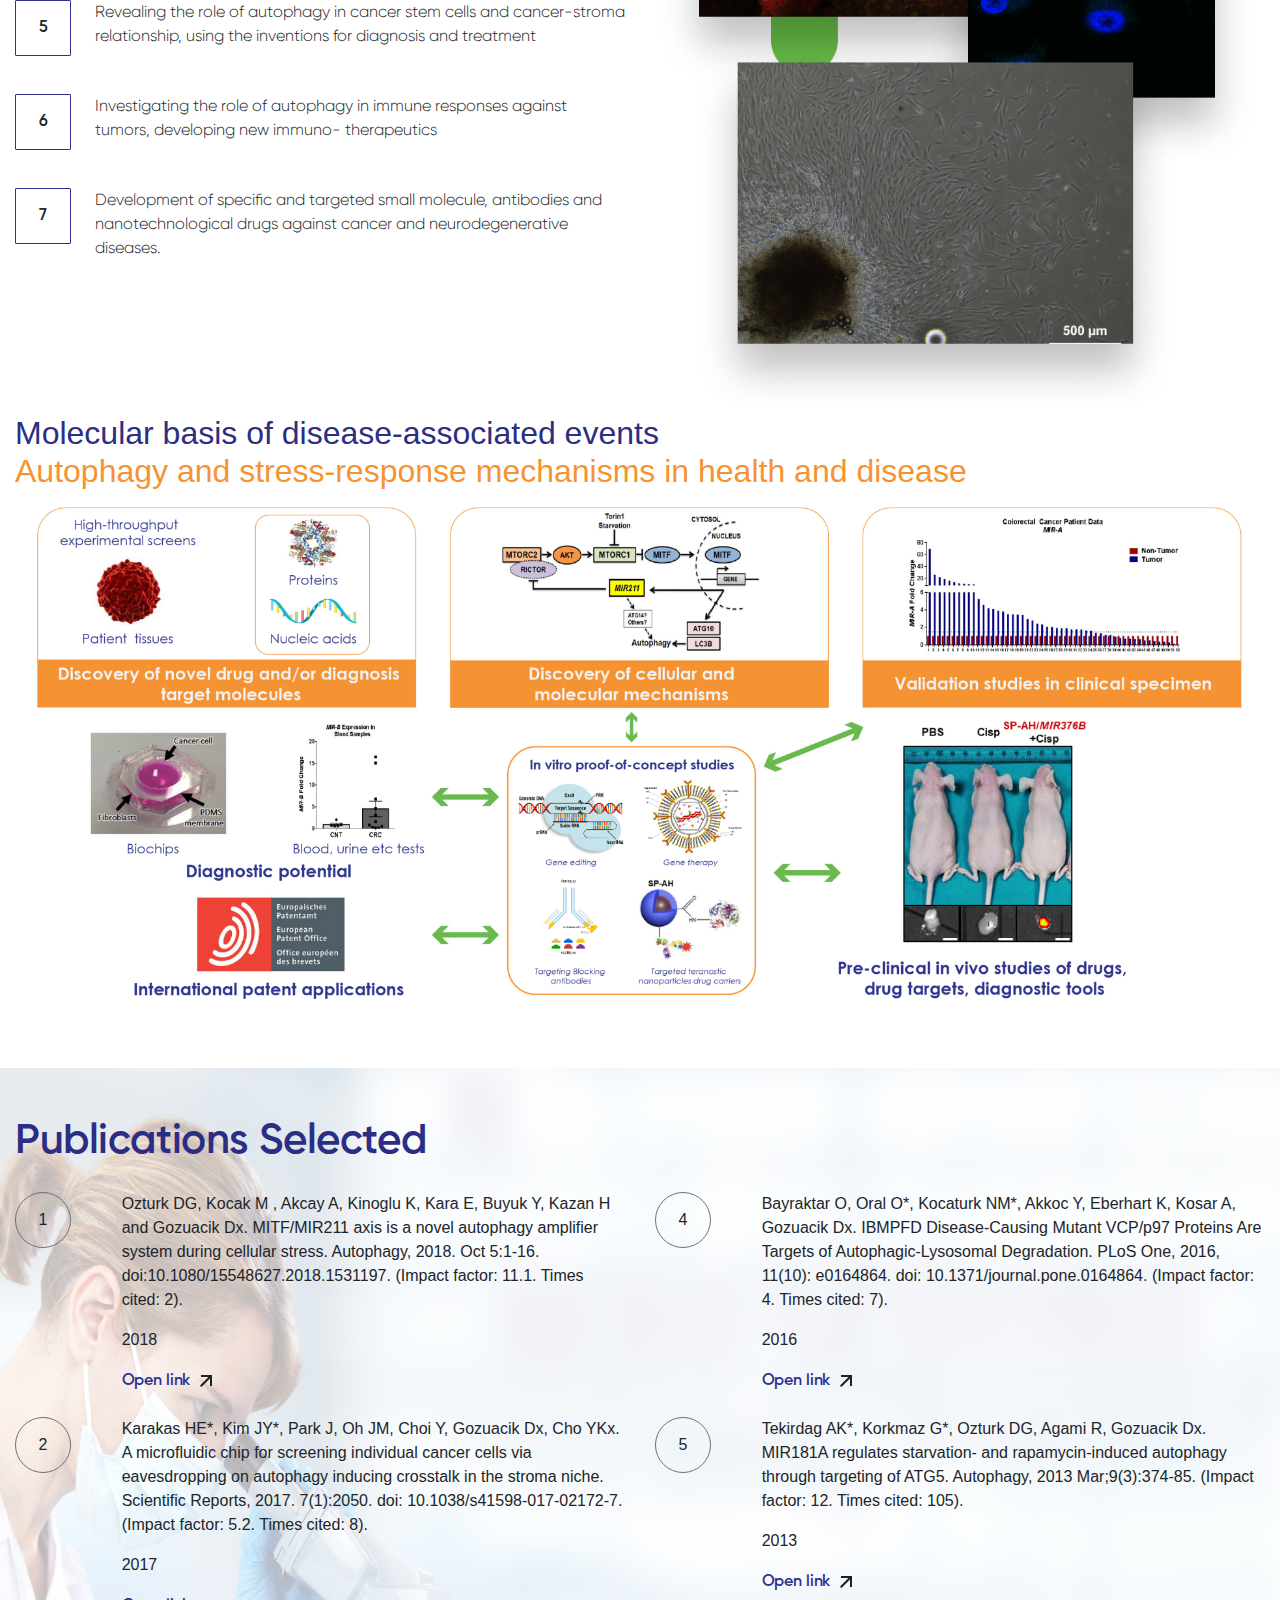
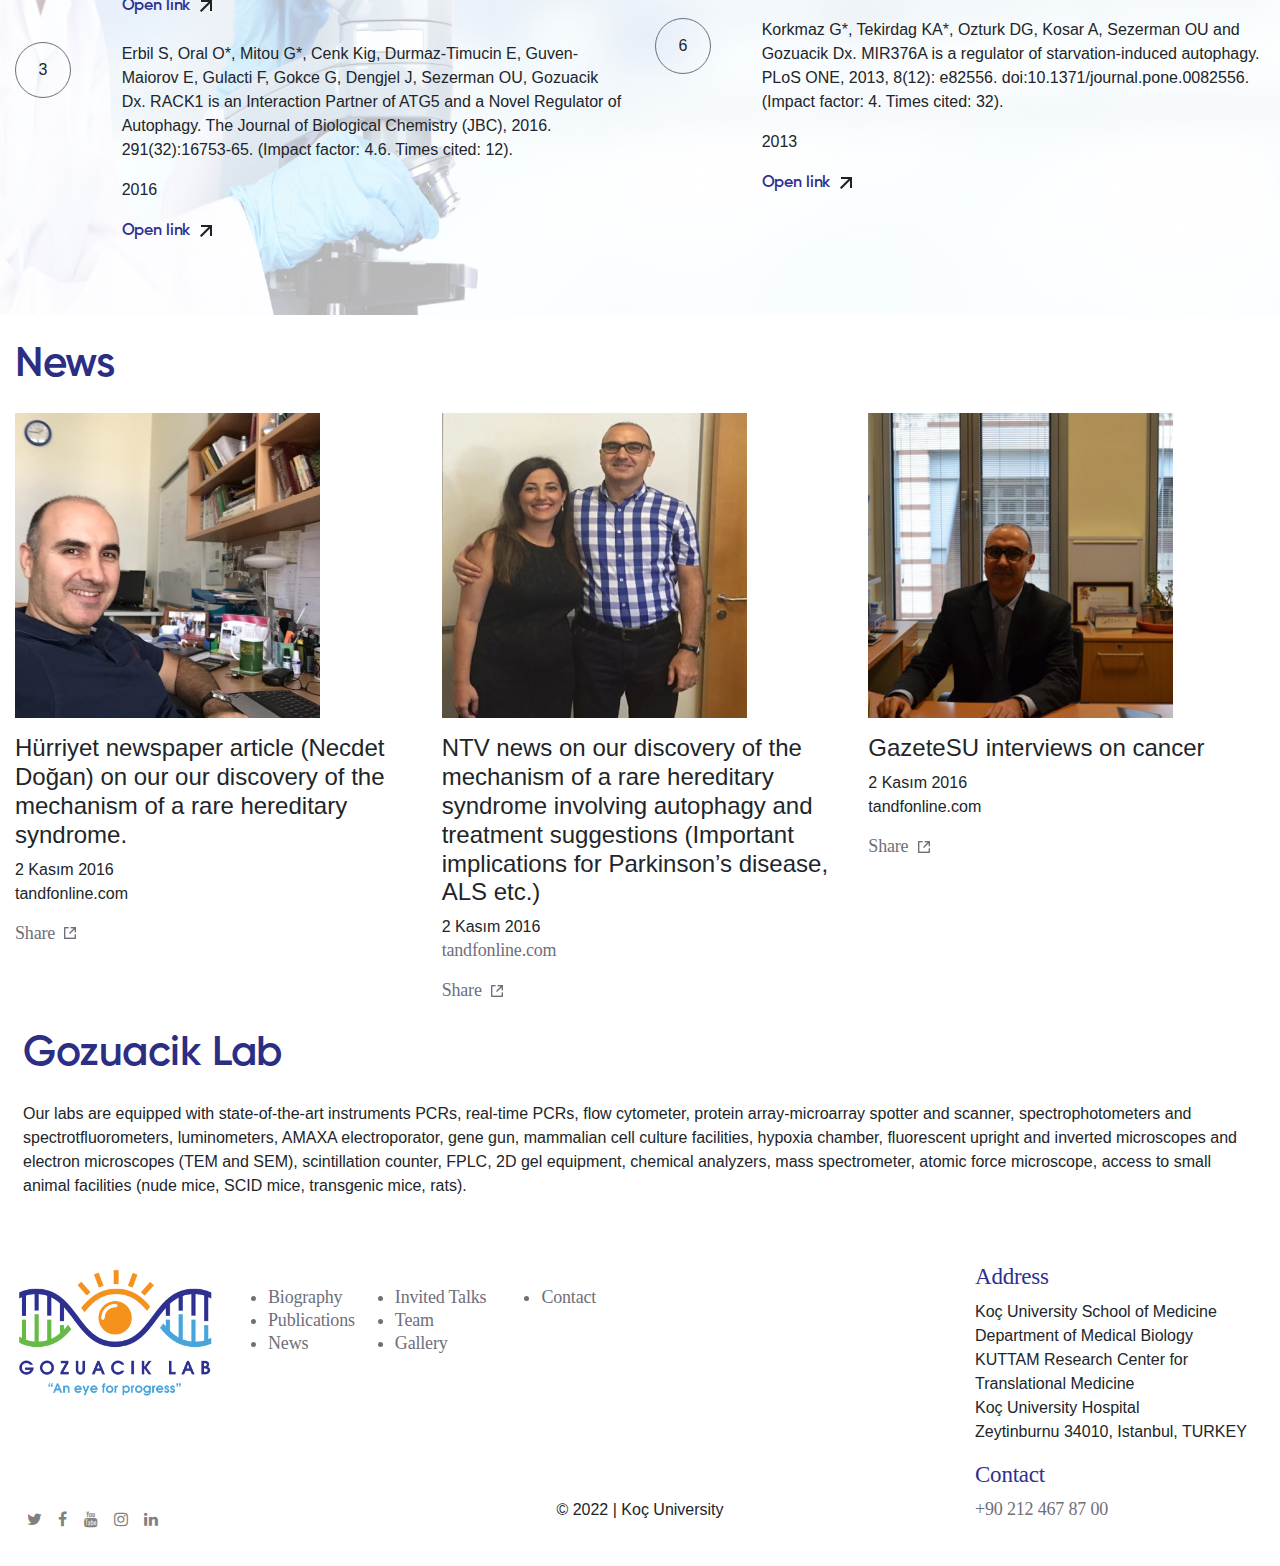
==== commit 7f847984: "p" ====
--- a/index.html
+++ b/index.html
@@ -84,36 +84,36 @@
             <h1 class="title" style="padding-bottom:25px;"> Research Topics Include</h1>
             <div style="padding-bottom:30px;">
               <span class="number-box" style="float:left;margin-right:24px;">1</span>
-              <p>Discovery of new molecules and signaling pathways regulating cellular stress and autophagy pathways</p>
+              <p class="number-p">Discovery of new molecules and signaling pathways regulating cellular stress and autophagy pathways</p>
             </div>
             <div style="padding-bottom:30px;">
               <span class="number-box" style="float:left;margin-right:24px;">2</span>
-              <p>Investigating the links between autophagy and cancer dormancy, developing new diagnosis and
+              <p class="number-p">Investigating the links between autophagy and cancer dormancy, developing new diagnosis and
                 treatment methods against metastatic cancer</p>
             </div>
             <div style="padding-bottom:30px;">
               <span class="number-box" style="float:left;margin-right:24px;">3</span>
-              <p>Investigating the roles of small RNAs in cancer and autophagy, developing new RNA-based diagnosis
+              <p class="number-p">Investigating the roles of small RNAs in cancer and autophagy, developing new RNA-based diagnosis
                 and treatment methods against cancer.</p>
             </div>
             <div style="padding-bottom:30px;">
               <span class="number-box" style="float:left;margin-right:24px;">4</span>
-              <p>Developing new biochip-based disease diagnosis and follow-up methods in the light of original
+              <p class="number-p">Developing new biochip-based disease diagnosis and follow-up methods in the light of original
                 discoveries</p>
             </div>
             <div style="padding-bottom:30px;">
               <span class="number-box" style="float:left;margin-right:24px;">5</span>
-              <p>Revealing the role of autophagy in cancer stem cells and cancer-stroma relationship, using the
+              <p class="number-p">Revealing the role of autophagy in cancer stem cells and cancer-stroma relationship, using the
                 inventions for diagnosis and treatment</p>
             </div>
             <div style="padding-bottom:30px;">
               <span class="number-box" style="float:left;margin-right:24px;">6</span>
-              <p>Investigating the role of autophagy in immune responses against tumors, developing new immuno-
+              <p class="number-p">Investigating the role of autophagy in immune responses against tumors, developing new immuno-
                 therapeutics</p>
             </div>
             <div style="padding-bottom:30px;">
               <span class="number-box" style="float:left;margin-right:24px;">7</span>
-              <p>Development of specific and targeted small molecule, antibodies and nanotechnological drugs against
+              <p class="number-p">Development of specific and targeted small molecule, antibodies and nanotechnological drugs against
                 cancer and neurodegenerative diseases.</p>
             </div>
           </div>
--- a/style.css
+++ b/style.css
@@ -350,6 +350,7 @@
   
 
 .number-box{
+  font-family: 'Gilroy-Semibold';
   box-sizing: border-box;
   display: flex;
   flex-direction: column;
@@ -366,6 +367,14 @@
   flex-grow: 0;
 }
 
+
+.number-p{
+  font-family: 'Gilroy-Light';
+  font-weight: 500!important;
+}
+
+
+
 .background-img{
   padding-top: 48px; 
   padding-bottom:48px;
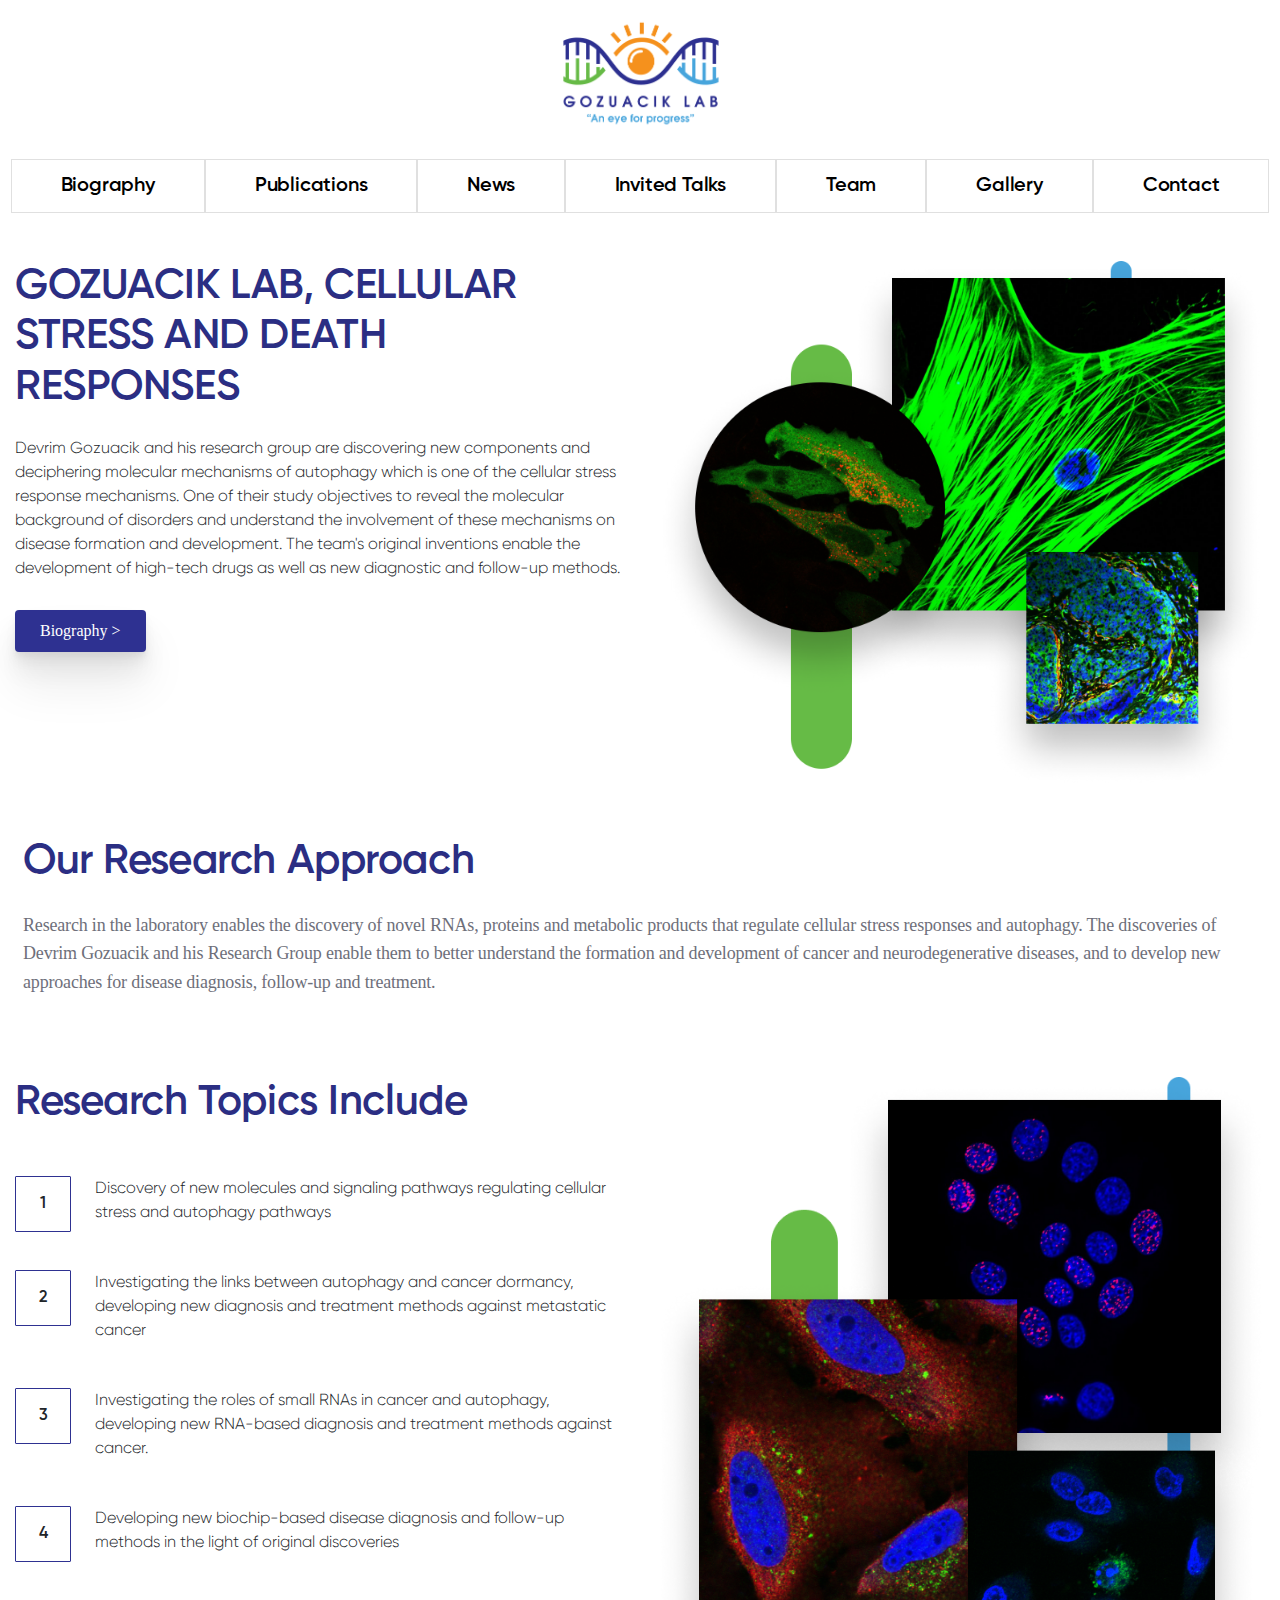
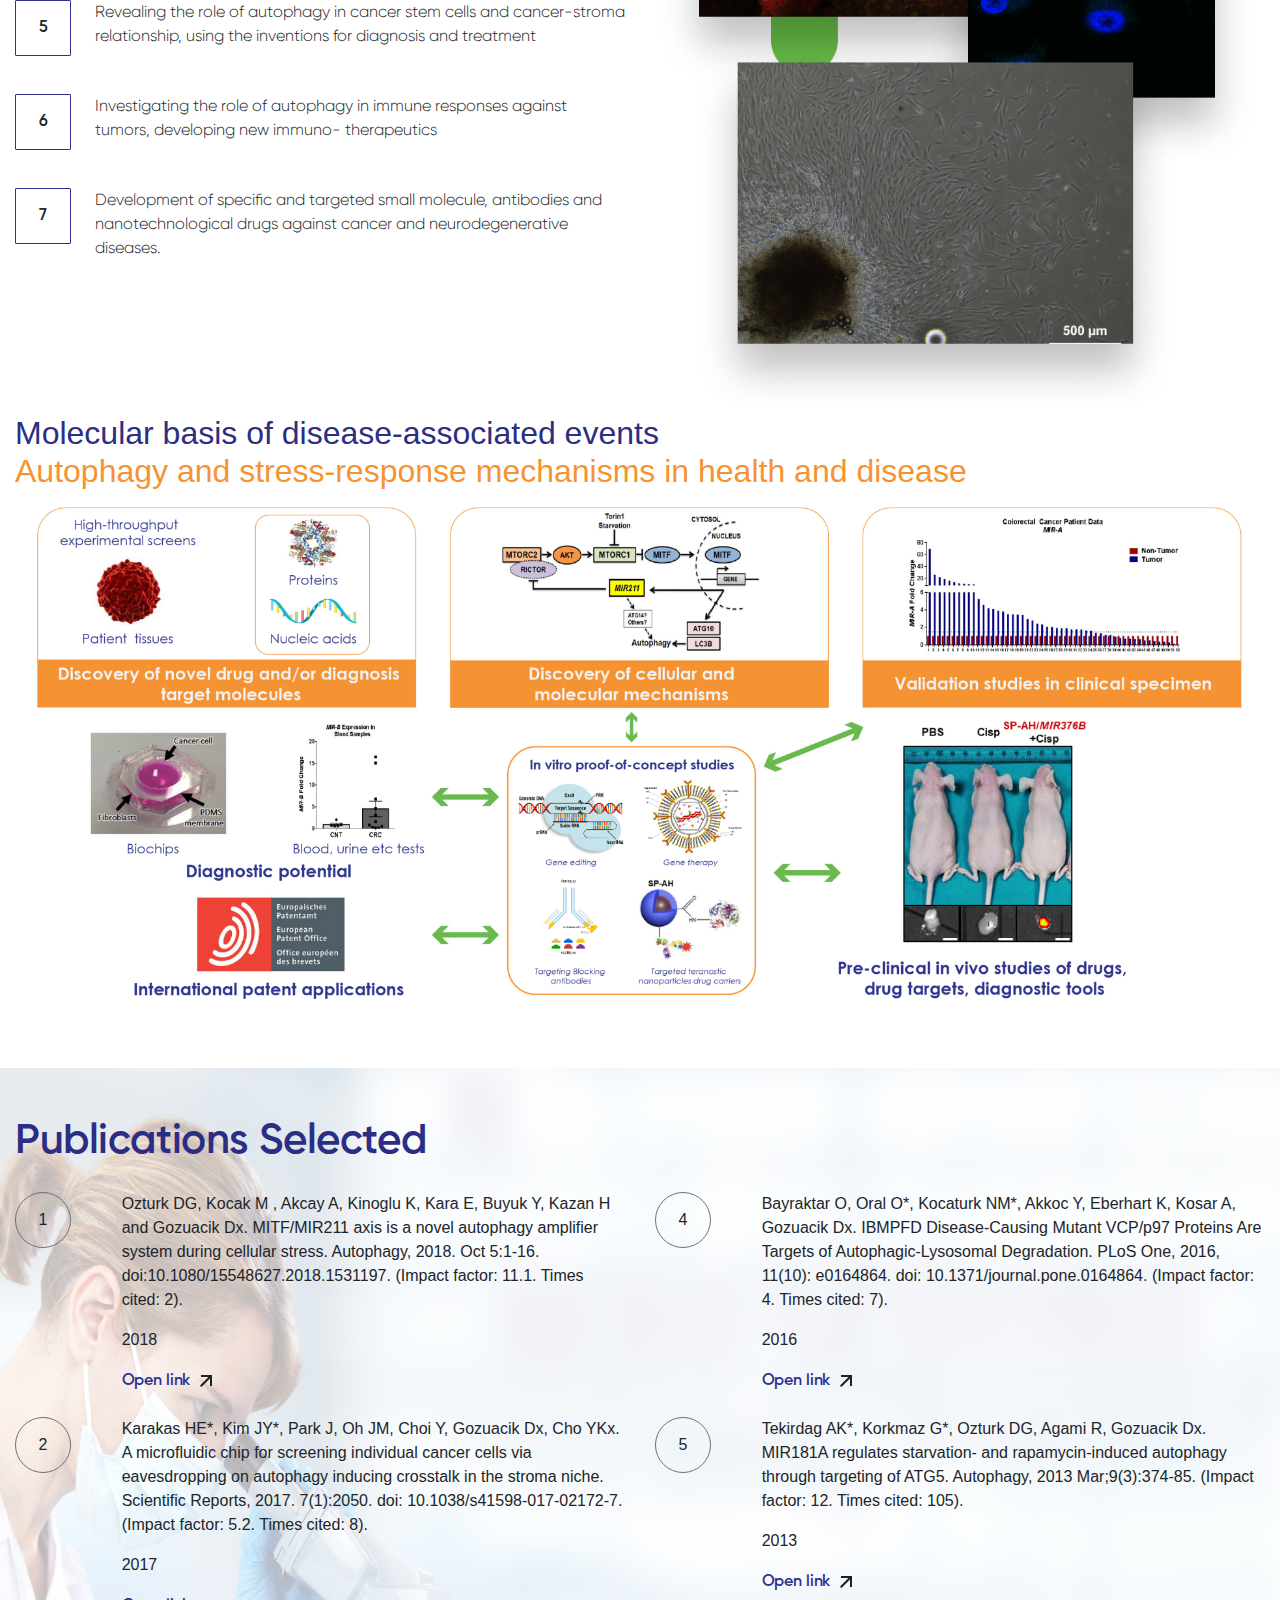
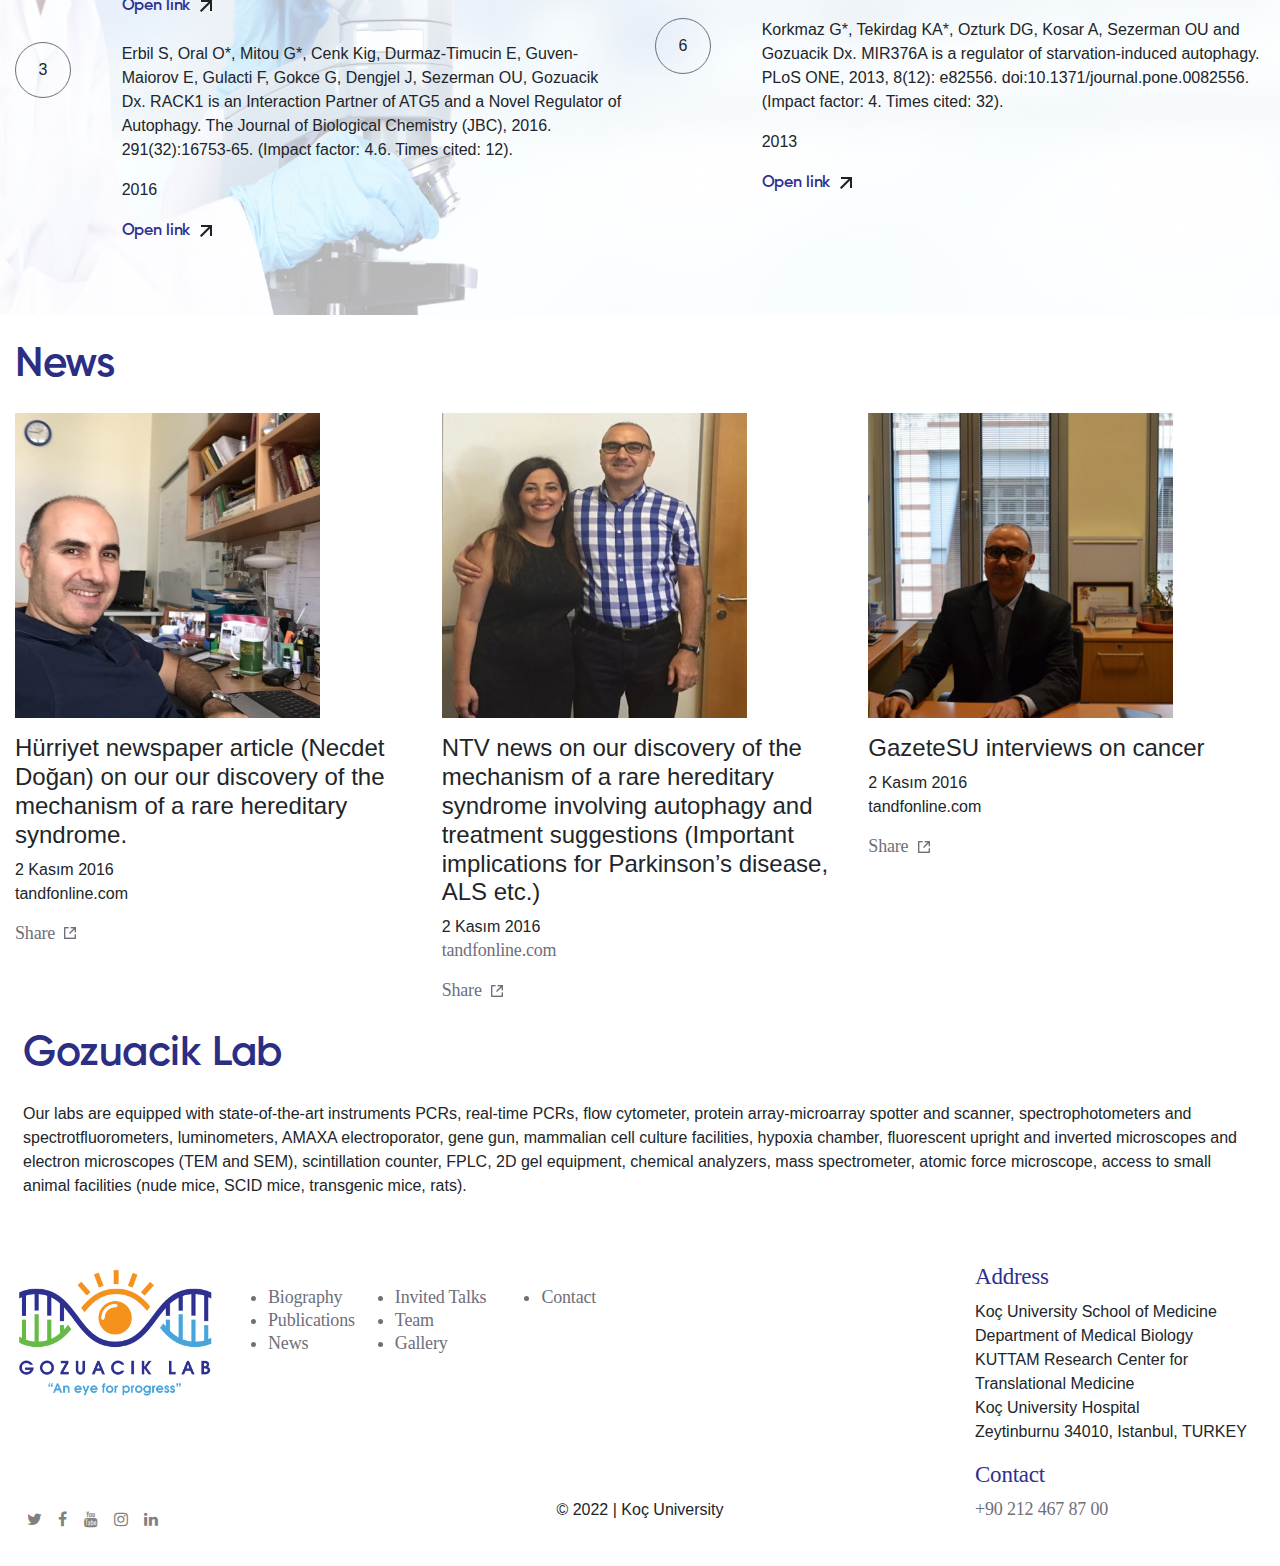
==== commit 83e4da8c: "fix" ====
--- a/index.html
+++ b/index.html
@@ -49,7 +49,7 @@
         <div class="row pt-5">
           <div class="col-md-6 col-xs-12 order-xs-last">
             <h1 class="title"> GOZUACIK LAB, CELLULAR <br> STRESS AND DEATH <br>RESPONSES </h1>
-            <p class="desc"> Devrim Gozuacik and his research group are discovering new components and deciphering molecular
+            <p class="number-p"> Devrim Gozuacik and his research group are discovering new components and deciphering molecular
               mechanisms of autophagy which is one of the cellular stress response mechanisms.
               One of their study objectives to reveal the molecular background of disorders and understand the
               involvement of these mechanisms on disease formation and development.
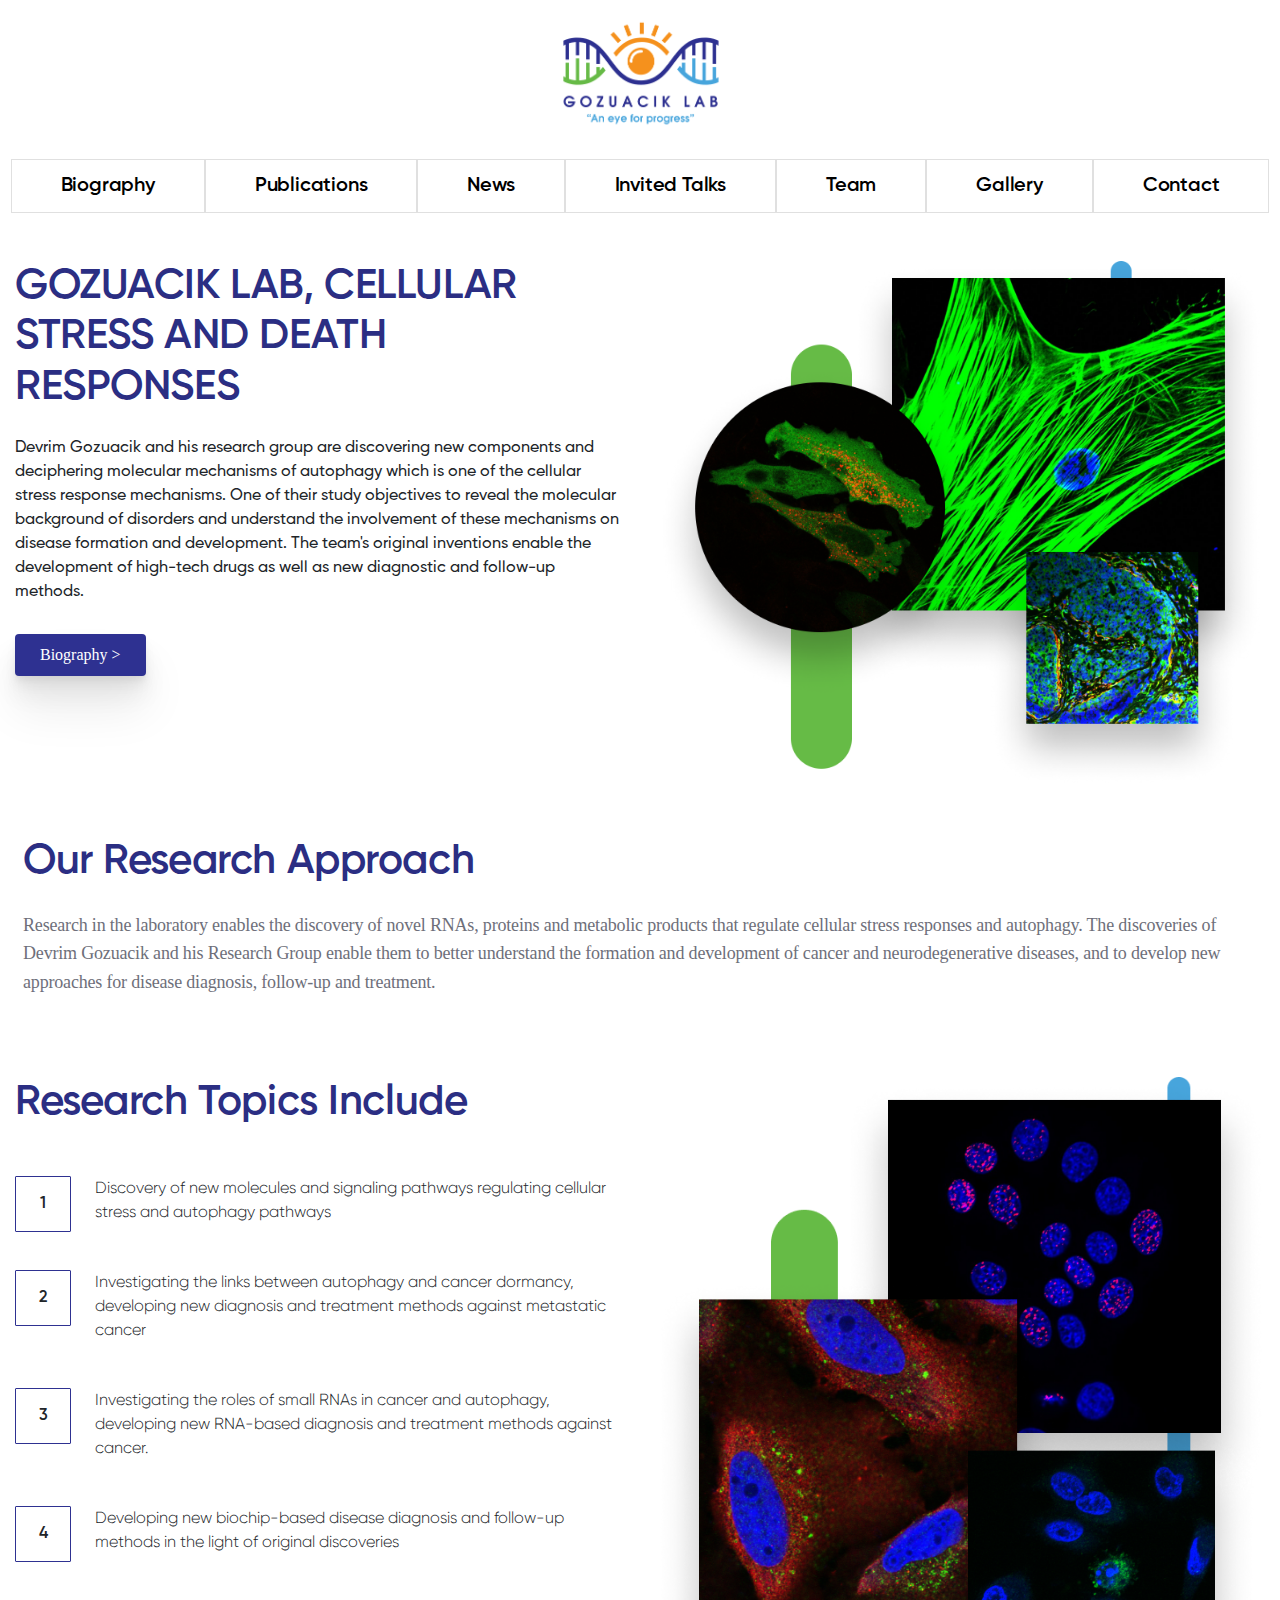
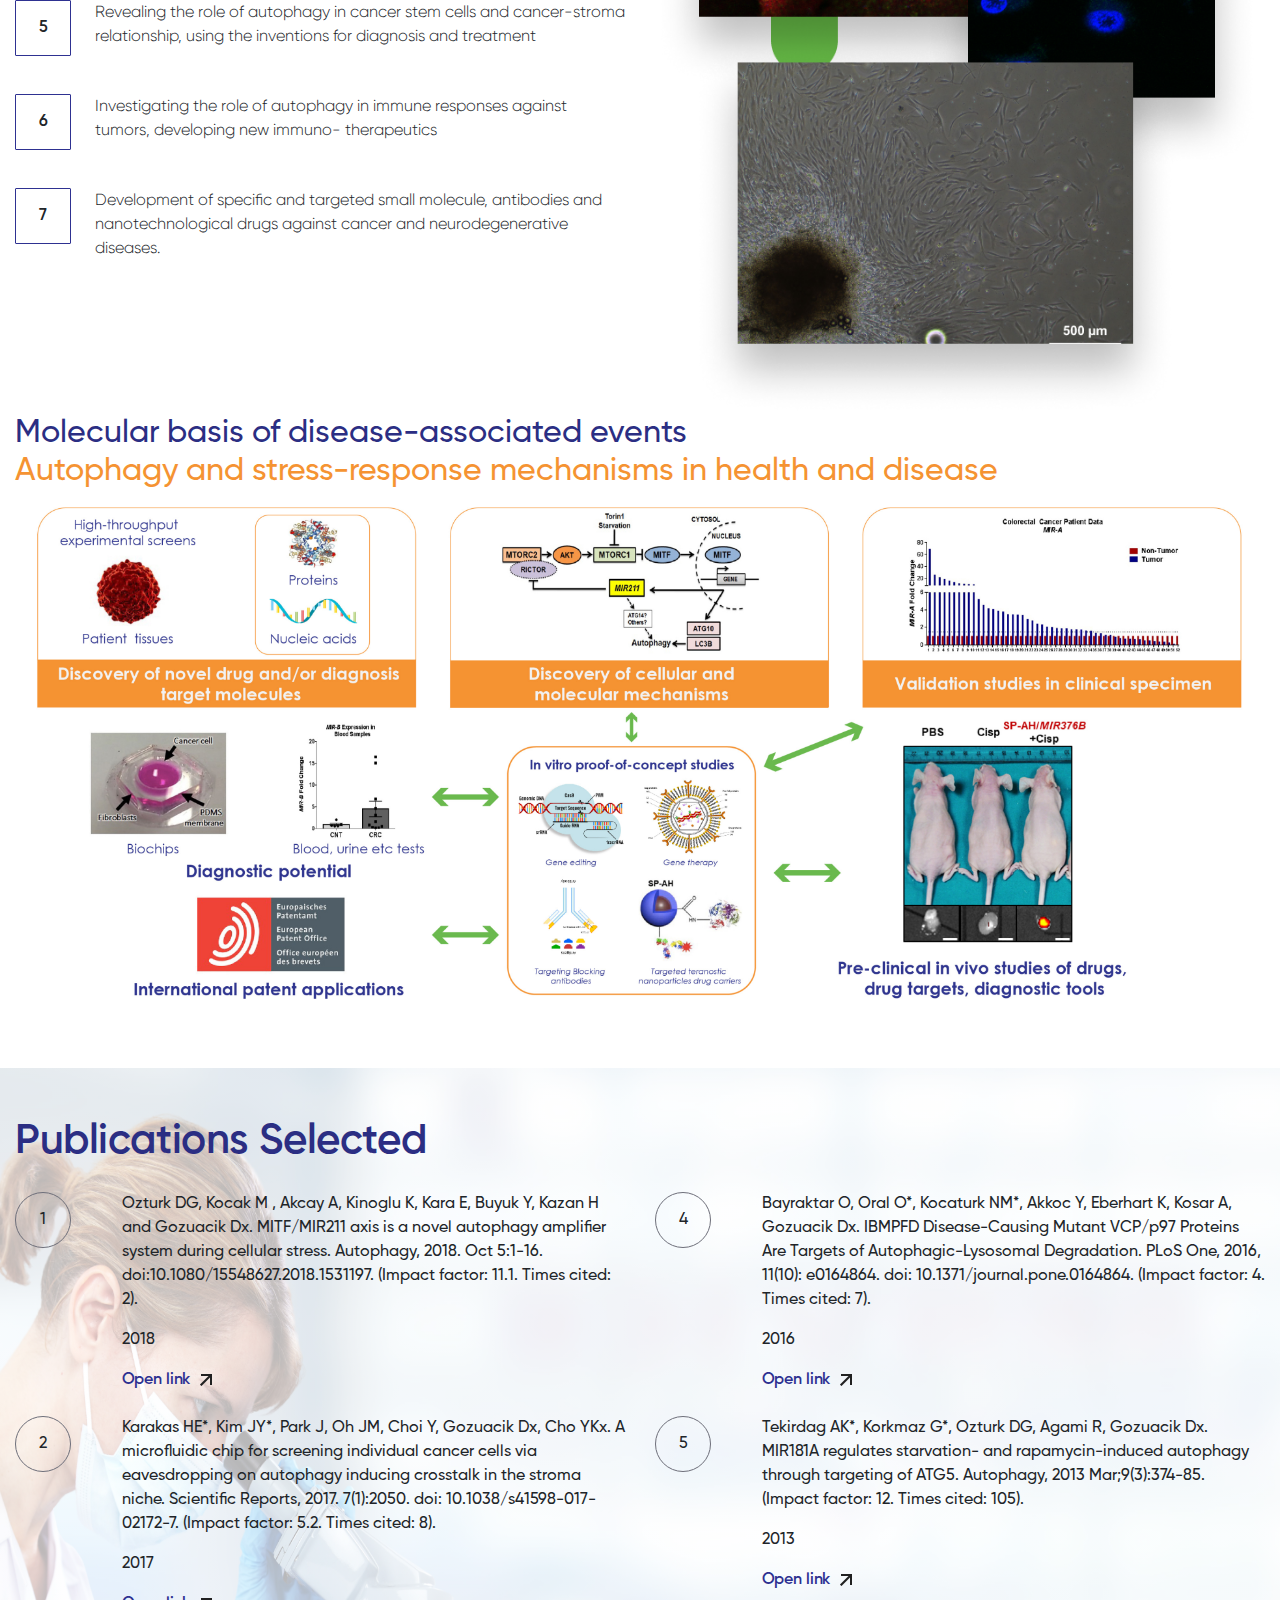
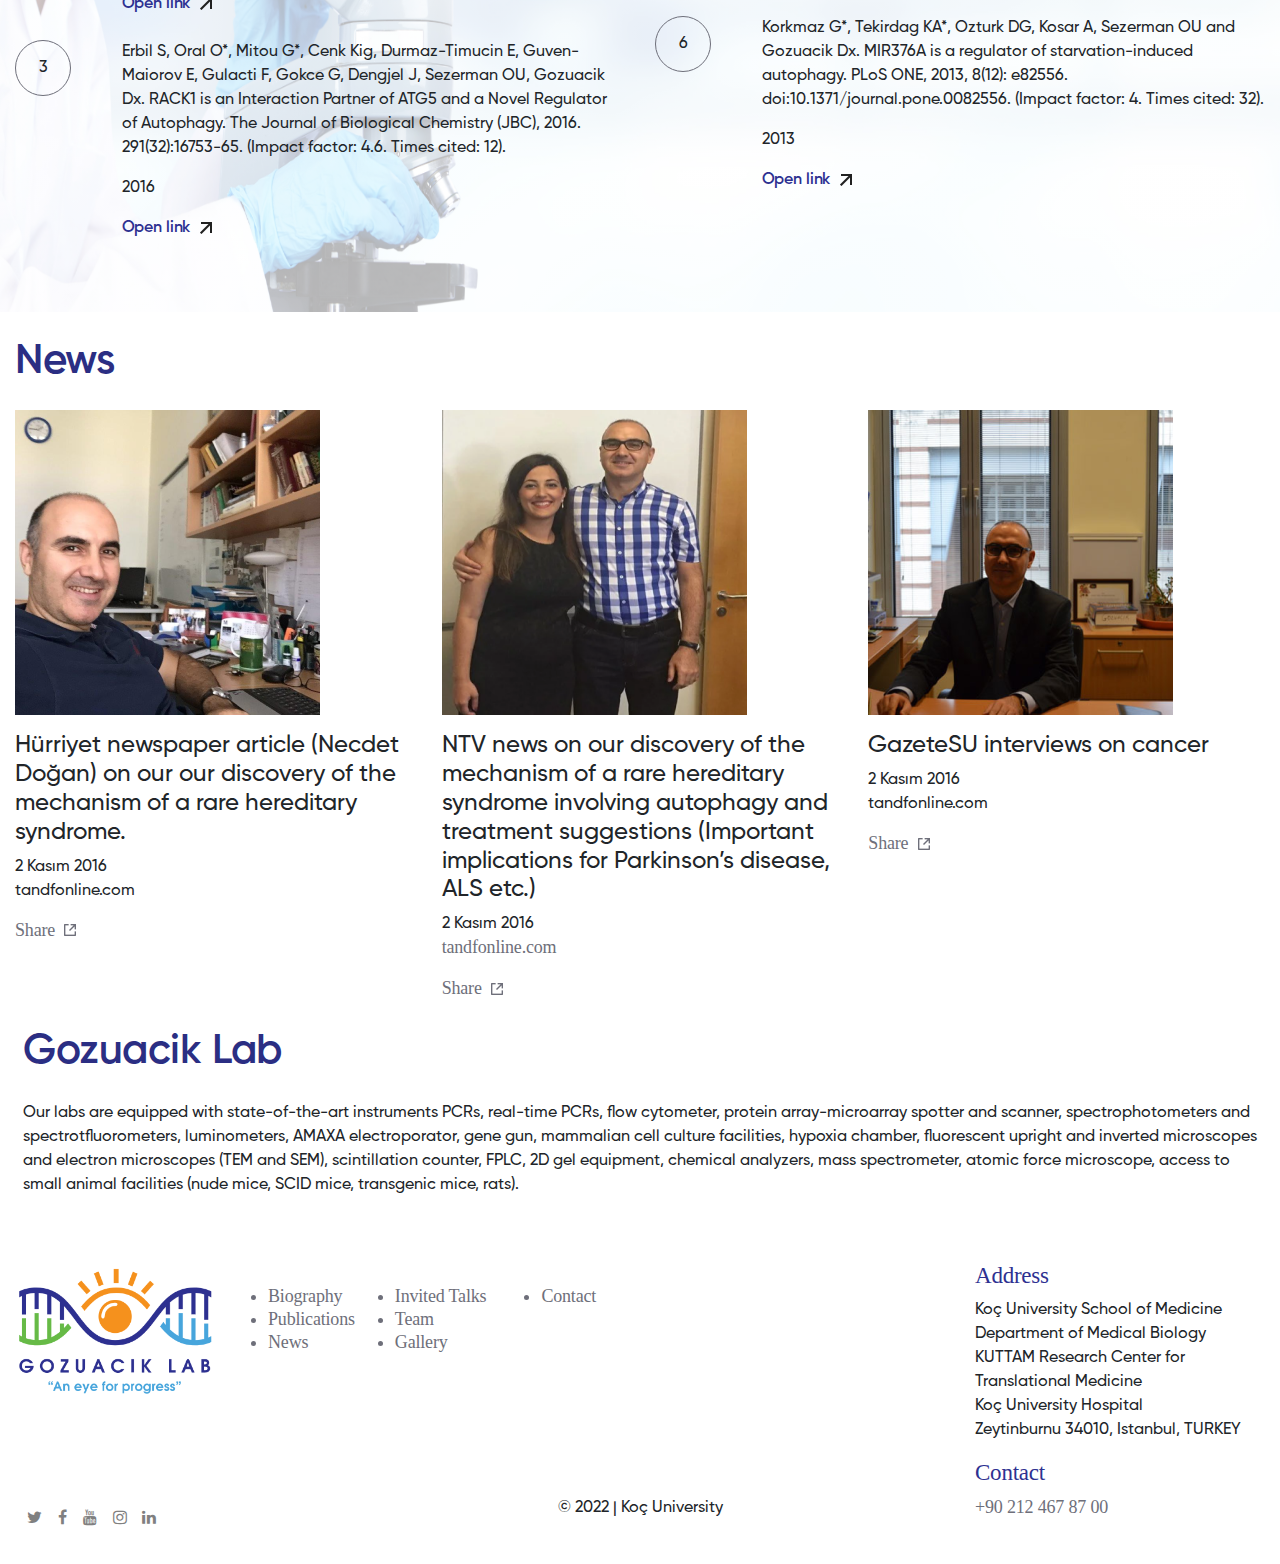
==== commit 039fad28: "font" ====
--- a/index.html
+++ b/index.html
@@ -49,7 +49,7 @@
         <div class="row pt-5">
           <div class="col-md-6 col-xs-12 order-xs-last">
             <h1 class="title"> GOZUACIK LAB, CELLULAR <br> STRESS AND DEATH <br>RESPONSES </h1>
-            <p class="number-p"> Devrim Gozuacik and his research group are discovering new components and deciphering molecular
+            <p class="number-pg"> Devrim Gozuacik and his research group are discovering new components and deciphering molecular
               mechanisms of autophagy which is one of the cellular stress response mechanisms.
               One of their study objectives to reveal the molecular background of disorders and understand the
               involvement of these mechanisms on disease formation and development.
--- a/style.css
+++ b/style.css
@@ -3,8 +3,16 @@
   src: url('font/Gilroy-Semibold.otf');
 }
 @font-face {
+  font-family:Gilroy-Medium;
+  src: url('font/Gilroy-Medium.otf');
+}
+@font-face {
   font-family:Gilroy-Light;
   src: url('font/Gilroy-Light.otf');
+}
+
+*{
+  font-family:'Gilroy-Medium';
 }
 
 .tab-title{
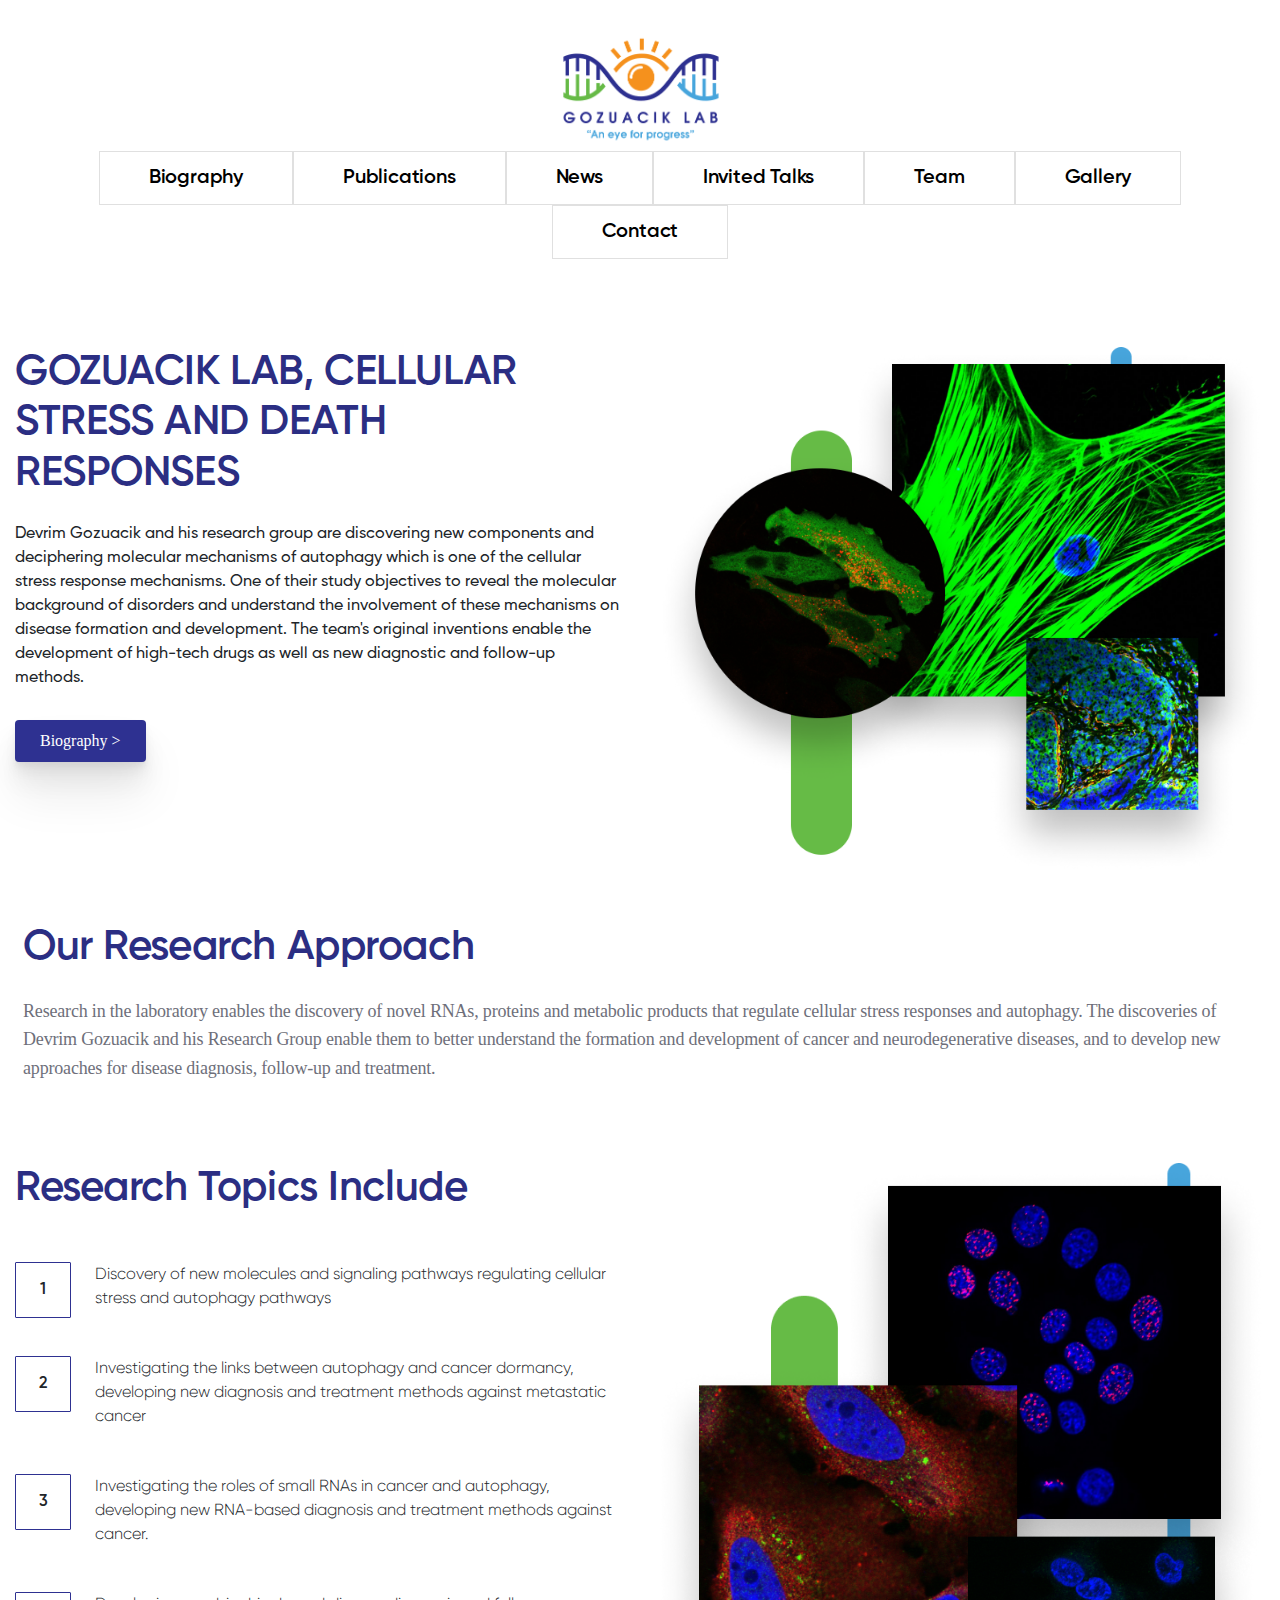
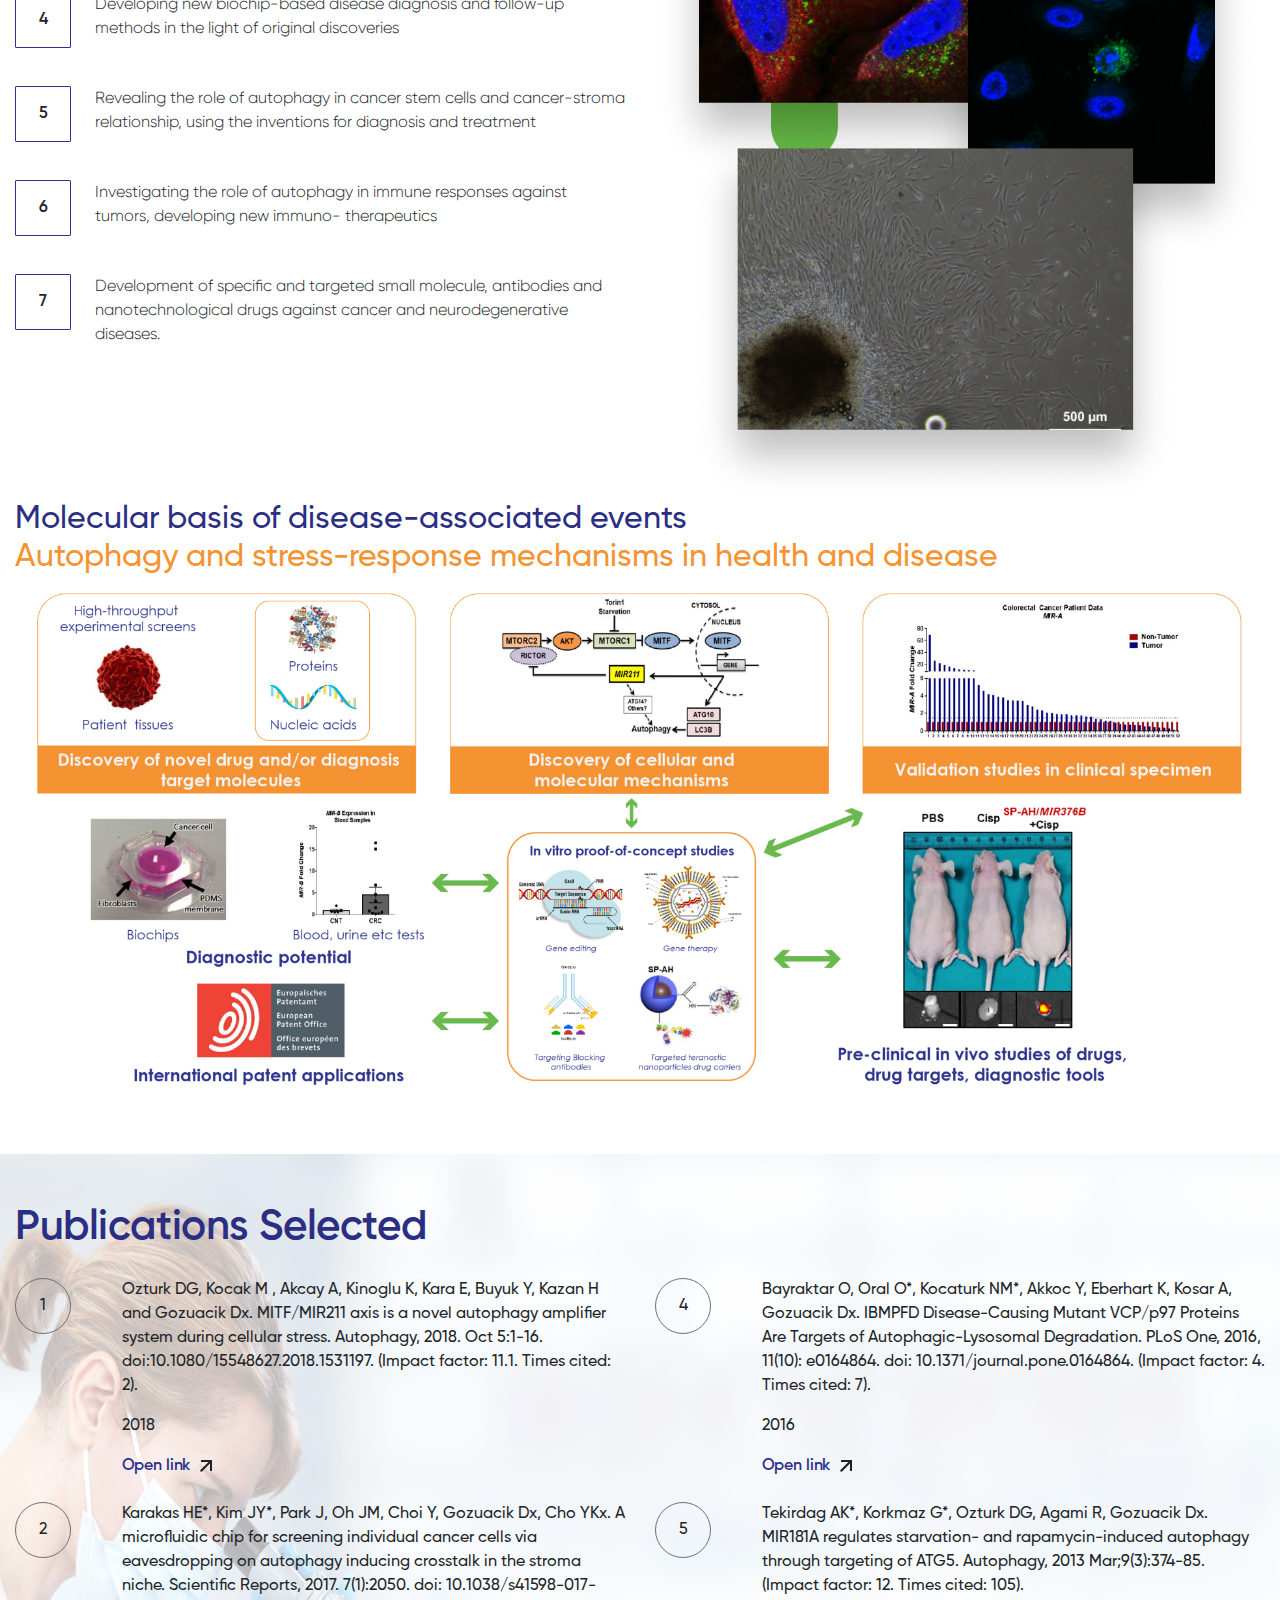
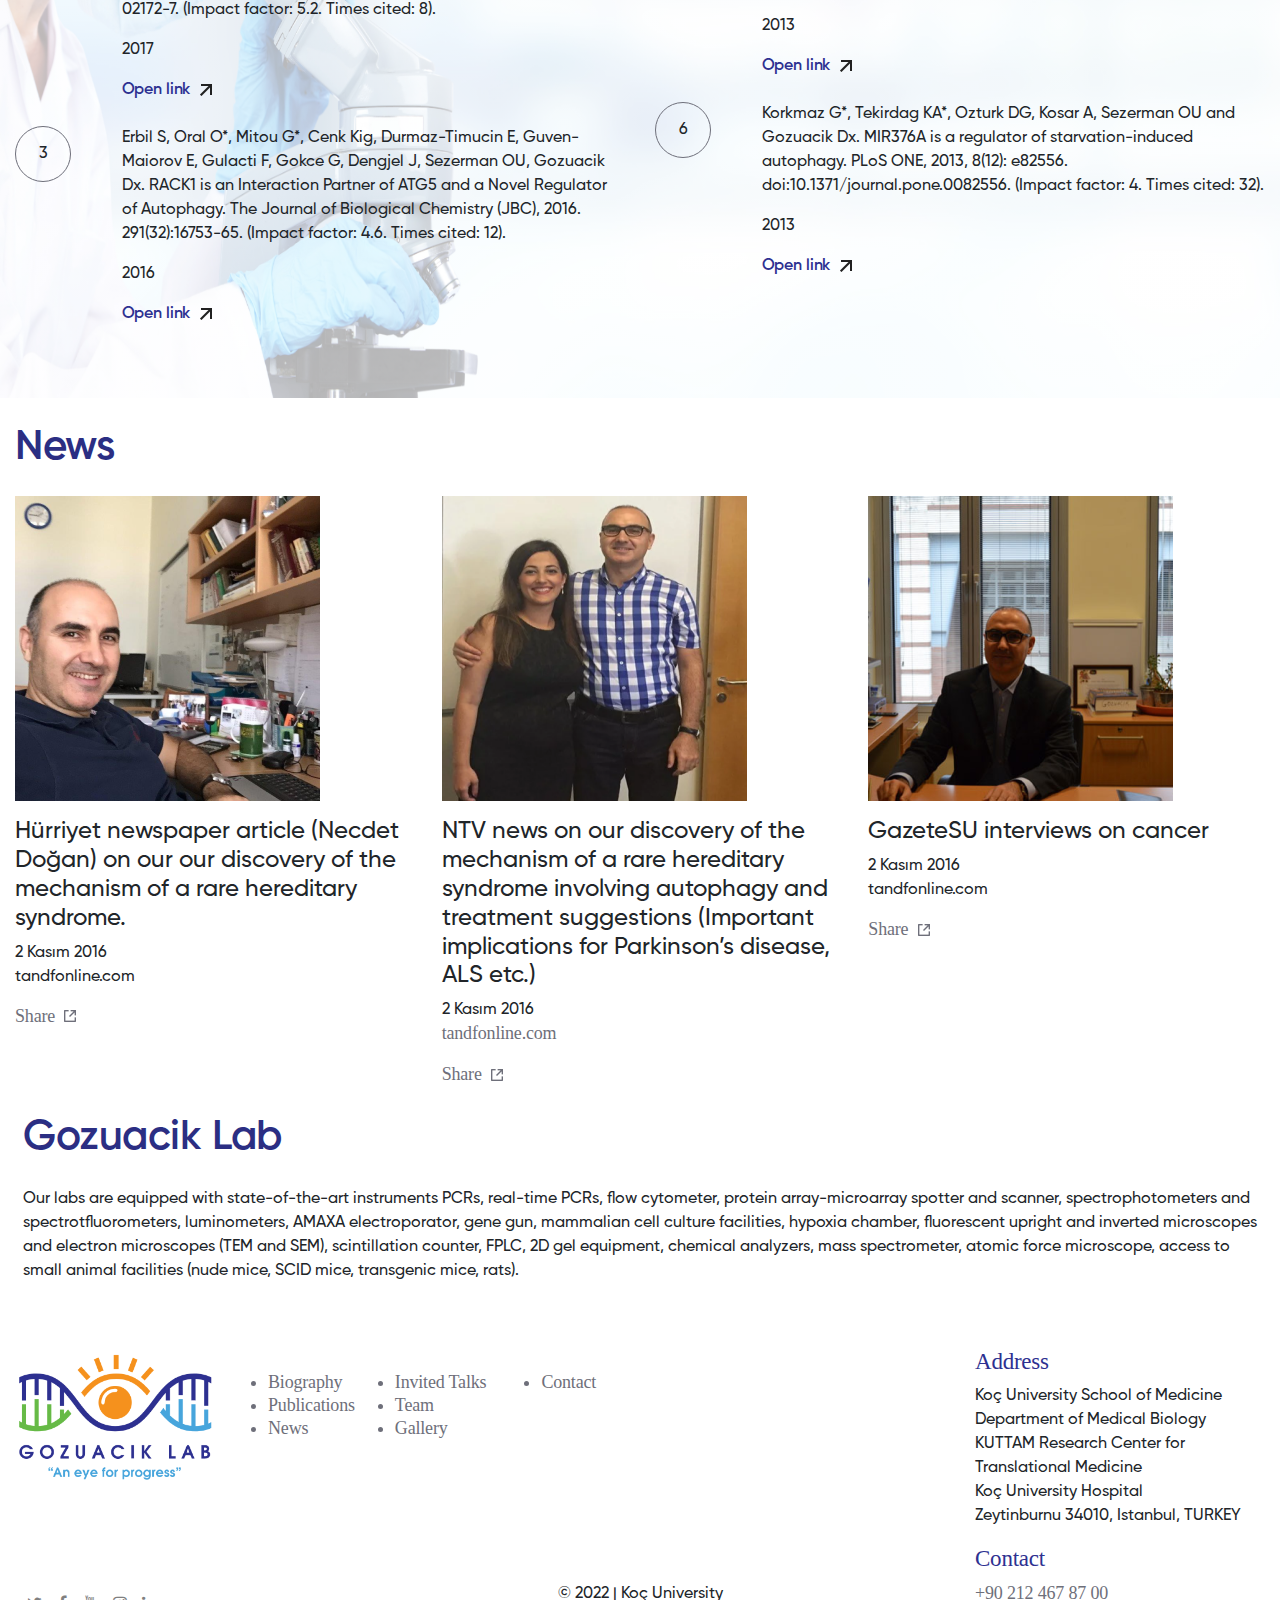
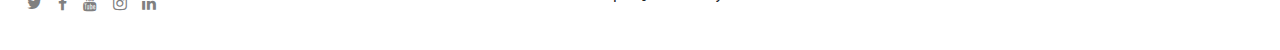
==== commit 2fcf518d: "menu" ====
--- a/index.html
+++ b/index.html
@@ -12,7 +12,46 @@
     <link rel="stylesheet" href="https://cdnjs.cloudflare.com/ajax/libs/font-awesome/4.7.0/css/font-awesome.css" integrity="sha512-5A8nwdMOWrSz20fDsjczgUidUBR8liPYU+WymTZP1lmY9G6Oc7HlZv156XqnsgNUzTyMefFTcsFH/tnJE/+xBg==" crossorigin="anonymous" referrerpolicy="no-referrer" />
     <title>Devrim Gözüaçık</title>
   </head>
+
   <section>
+    <nav class="navbar navbar-expand-lg py-3">
+      <a href="#" class="navbar-brand font-weight-bold d-block d-lg-none"><img src="images/logo.png" width="150" height="100"></a>
+      <button type="button" data-toggle="collapse" data-target="#navbarContent" aria-controls="navbars" aria-expanded="false" aria-label="Toggle navigation" class="navbar-toggler">
+        <span class="navbar-toggler-icon"></span>
+      </button>
+    </div>
+    <div id="navbarContent" class="collapse navbar-collapse">
+        <div class="text-center">
+          <a href="/">
+            <img src="images/logo.png" width="184" height="119">
+          </a>
+          <ul class="nav justify-content-center">
+            <li class="nav-item">
+              <a class="nav-link" href="biography.html">Biography</a>
+            </li>
+            <li class="nav-item">
+              <a class="nav-link" href="publications.html">Publications</a>
+            </li>
+            <li class="nav-item">
+              <a class="nav-link" href="news.html">News</a>
+            </li>
+            <li class="nav-item">
+              <a class="nav-link" href="intived.html">Invited Talks</a>
+            </li>
+            <li class="nav-item">
+              <a class="nav-link" href="team.html">Team</a>
+            </li>
+            <li class="nav-item">
+              <a class="nav-link" href="gallery.html">Gallery</a>
+            </li>
+            <li class="nav-item">
+              <a class="nav-link" href="contact.html">Contact</a>
+            </li>
+          </ul>
+      </div>
+    </nav>
+  </section>
+   <!-- <section>
     <navbar>
       <div class="text-center">
         <a href="/">
@@ -42,7 +81,7 @@
           <a class="nav-link" href="contact.html">Contact</a>
         </li>
       </ul>
-  </section>
+  </section>   -->
   <body class="bg-white">
     <section class="bottom-space" id="one-section">
       <div class="container">
--- a/style.css
+++ b/style.css
@@ -14,6 +14,15 @@
 *{
   font-family:'Gilroy-Medium';
 }
+@media screen and (max-width: 600px) {
+  .nav-link {
+    border:none!important;
+  }
+}
+
+
+
+
 
 .tab-title{
   font-family: Gilroy;
@@ -39,6 +48,7 @@
     .text-center{
       padding-bottom:24px;
       padding-top: 16px;
+      margin:0px auto;
     }
 
 .title{
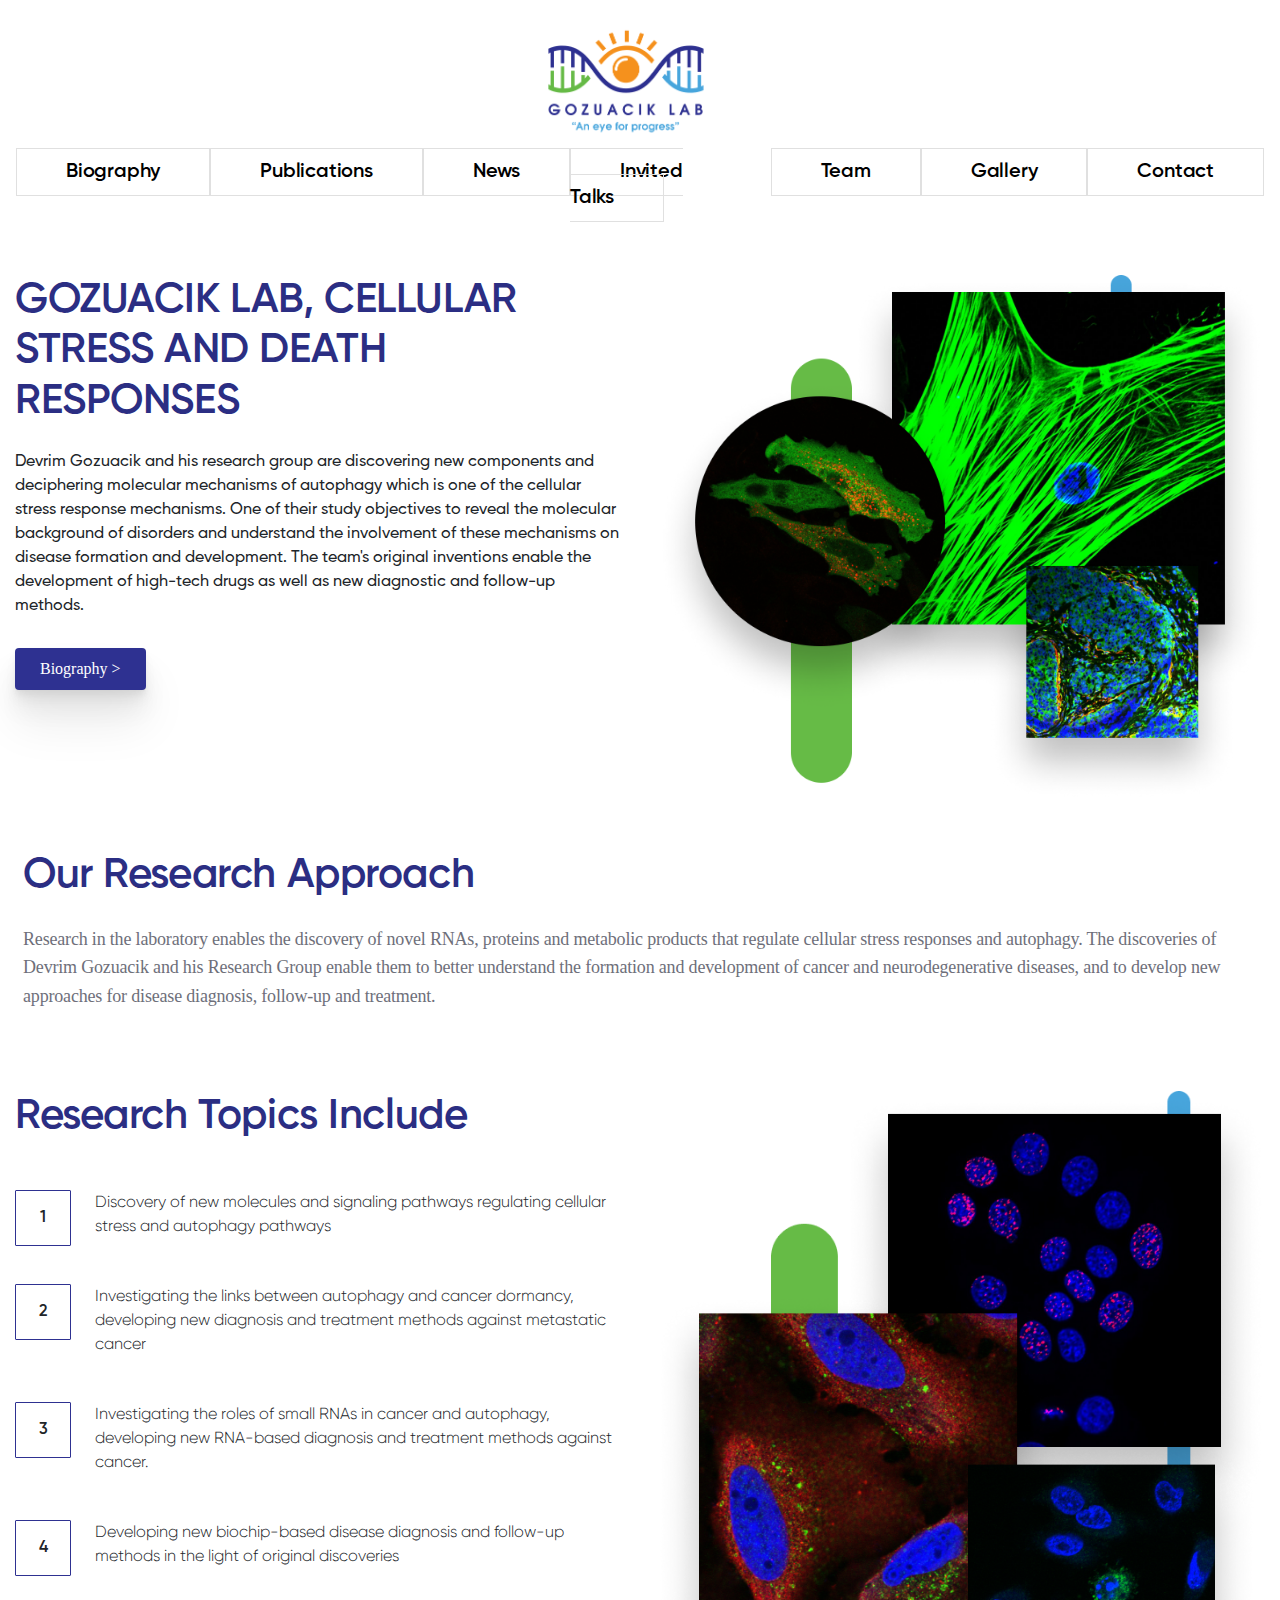
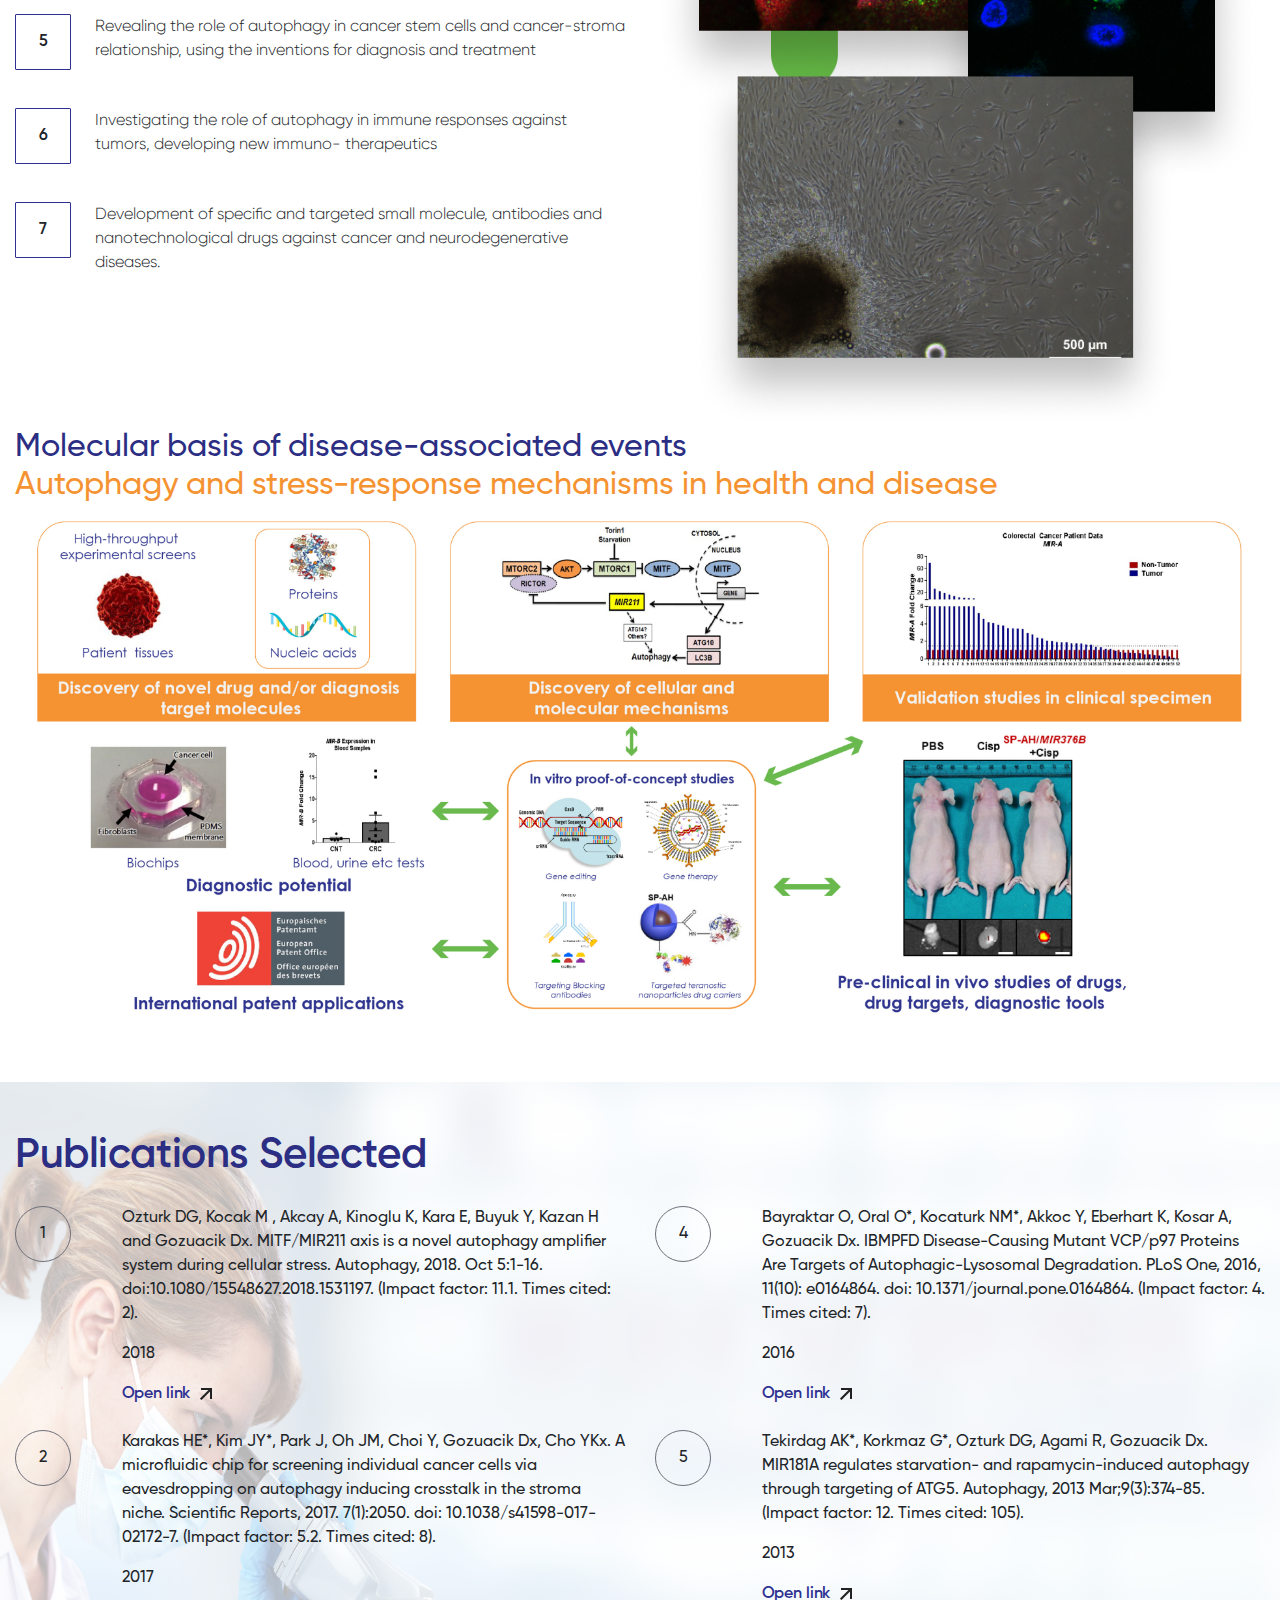
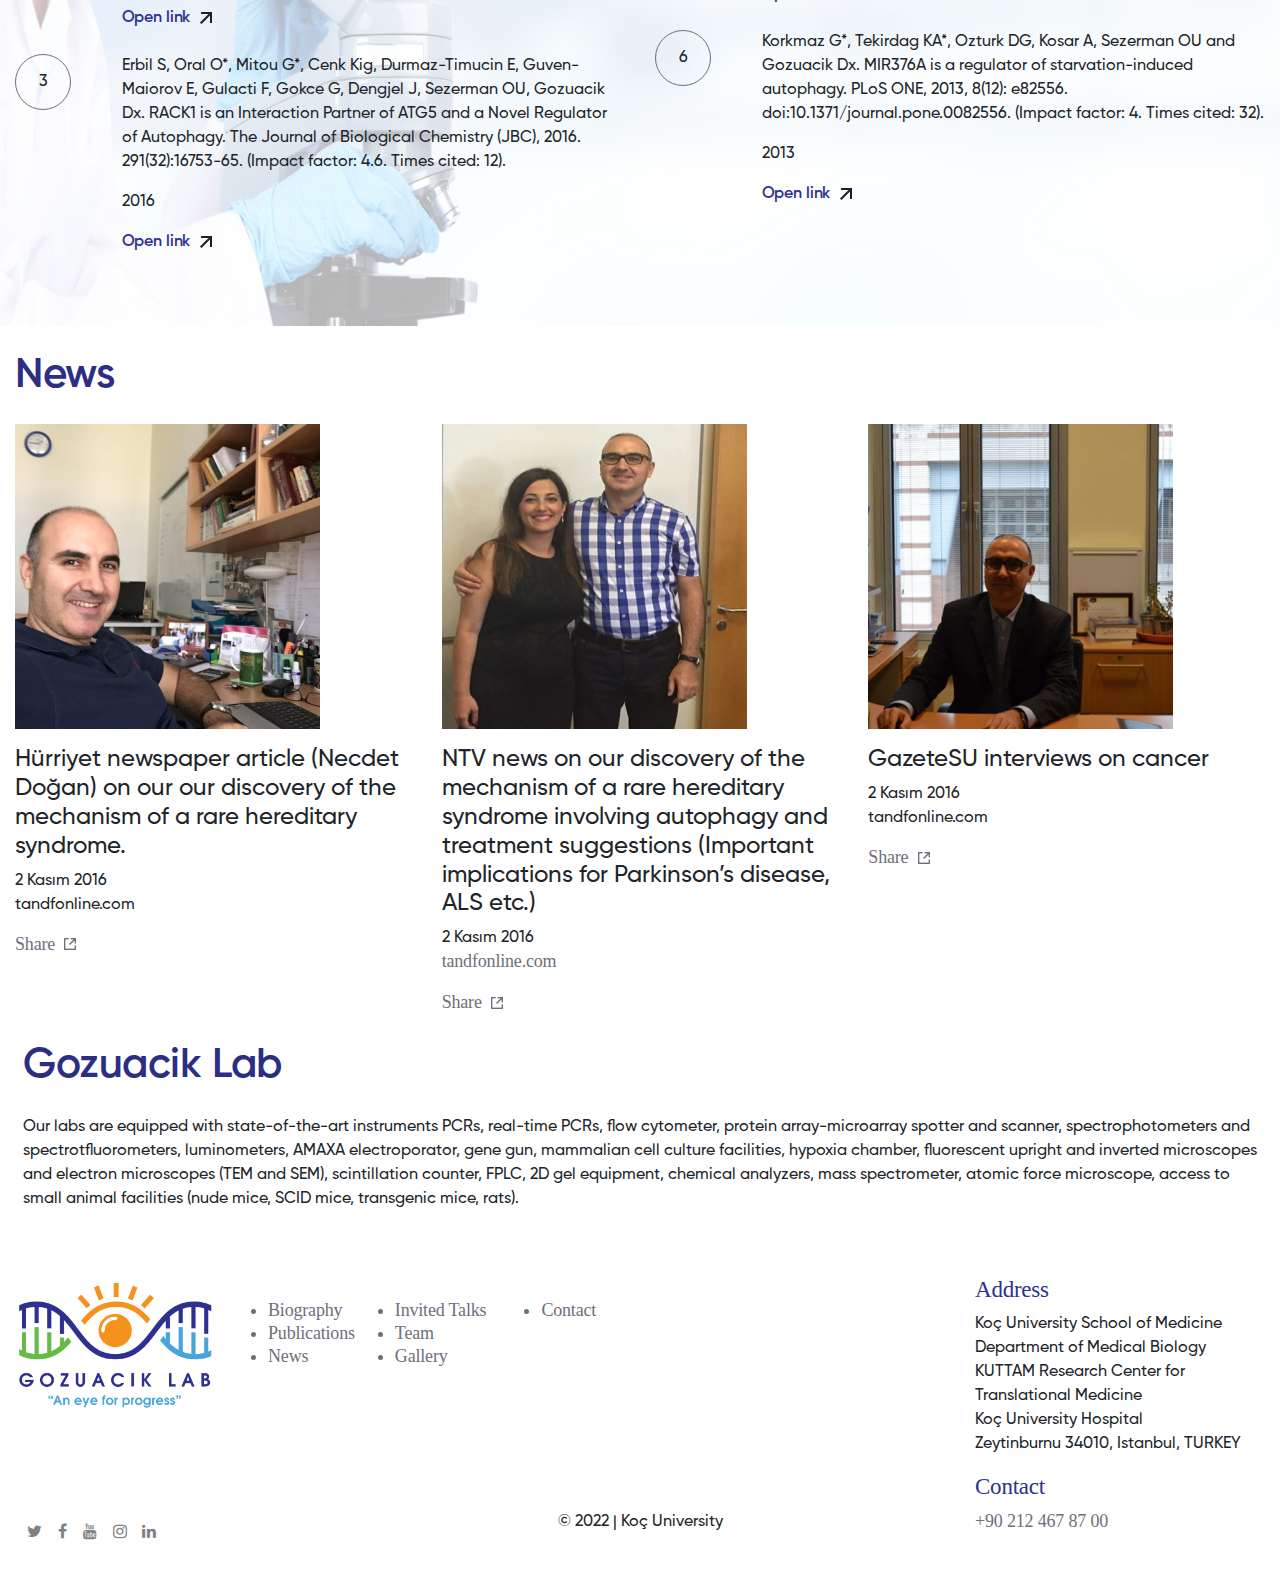
==== commit 5b1be2d6: "menu fixed" ====
--- a/index.html
+++ b/index.html
@@ -14,40 +14,38 @@
   </head>
 
   <section>
-    <nav class="navbar navbar-expand-lg py-3">
-      <a href="#" class="navbar-brand font-weight-bold d-block d-lg-none"><img src="images/logo.png" width="150" height="100"></a>
+    <div class="row justify-content-center pt-4  w-100 mobile-img">
+      <img src="images/logo.png" width="184" height="119">
+    </div>
+    <nav class="navbar navbar-expand-lg navbar-light  py-3">
+      <a href="#" class="navbar-brand font-weight-bold d-block d-lg-none"><img src="images/logo.png" width="184" height="119"></a>
       <button type="button" data-toggle="collapse" data-target="#navbarContent" aria-controls="navbars" aria-expanded="false" aria-label="Toggle navigation" class="navbar-toggler">
-        <span class="navbar-toggler-icon"></span>
-      </button>
-    </div>
-    <div id="navbarContent" class="collapse navbar-collapse">
-        <div class="text-center">
-          <a href="/">
-            <img src="images/logo.png" width="184" height="119">
-          </a>
-          <ul class="nav justify-content-center">
-            <li class="nav-item">
-              <a class="nav-link" href="biography.html">Biography</a>
-            </li>
-            <li class="nav-item">
-              <a class="nav-link" href="publications.html">Publications</a>
-            </li>
-            <li class="nav-item">
-              <a class="nav-link" href="news.html">News</a>
-            </li>
-            <li class="nav-item">
-              <a class="nav-link" href="intived.html">Invited Talks</a>
-            </li>
-            <li class="nav-item">
-              <a class="nav-link" href="team.html">Team</a>
-            </li>
-            <li class="nav-item">
-              <a class="nav-link" href="gallery.html">Gallery</a>
-            </li>
-            <li class="nav-item">
-              <a class="nav-link" href="contact.html">Contact</a>
-            </li>
-          </ul>
+              <span class="navbar-toggler-icon"></span>
+          </button>
+      <div id="navbarContent" class="collapse navbar-collapse">
+        <ul class="navbar-nav mx-auto">
+          <li class="nav-item">
+            <a class="nav-linkk" href="biography.html">Biography</a>
+          </li>
+          <li class="nav-item">
+            <a class="nav-linkk" href="publications.html">Publications</a>
+          </li>
+          <li class="nav-item">
+            <a class="nav-linkk" href="news.html">News</a>
+          </li>
+          <li class="nav-item">
+            <a class="nav-linkk" href="intived.html">Invited Talks</a>
+          </li>
+          <li class="nav-item">
+            <a class="nav-linkk" href="team.html">Team</a>
+          </li>
+          <li class="nav-item">
+            <a class="nav-linkk" href="gallery.html">Gallery</a>
+          </li>
+          <li class="nav-item">
+            <a class="nav-linkk" href="contact.html">Contact</a>
+          </li>
+        </ul>
       </div>
     </nav>
   </section>
@@ -81,7 +79,7 @@
           <a class="nav-link" href="contact.html">Contact</a>
         </li>
       </ul>
-  </section>   -->
+  </section> -->
   <body class="bg-white">
     <section class="bottom-space" id="one-section">
       <div class="container">
--- a/style.css
+++ b/style.css
@@ -15,13 +15,22 @@
   font-family:'Gilroy-Medium';
 }
 @media screen and (max-width: 600px) {
-  .nav-link {
+  .nav-linkk {
     border:none!important;
   }
-}
-
-
-
+  .mobile-img{
+    display:none!important;
+  }
+}
+
+.navbar-toggler:not(:disabled):not(.disabled){
+  border:1px solid black;
+}
+
+
+a:link {
+  text-decoration: none;
+}
 
 
 .tab-title{
@@ -34,7 +43,7 @@
   color:#2B2E83;
   
 }
- .nav-link{
+ .nav-linkk{
       border: 1px solid #E0E0E0;
     color: black;
     font-weight: 600;
